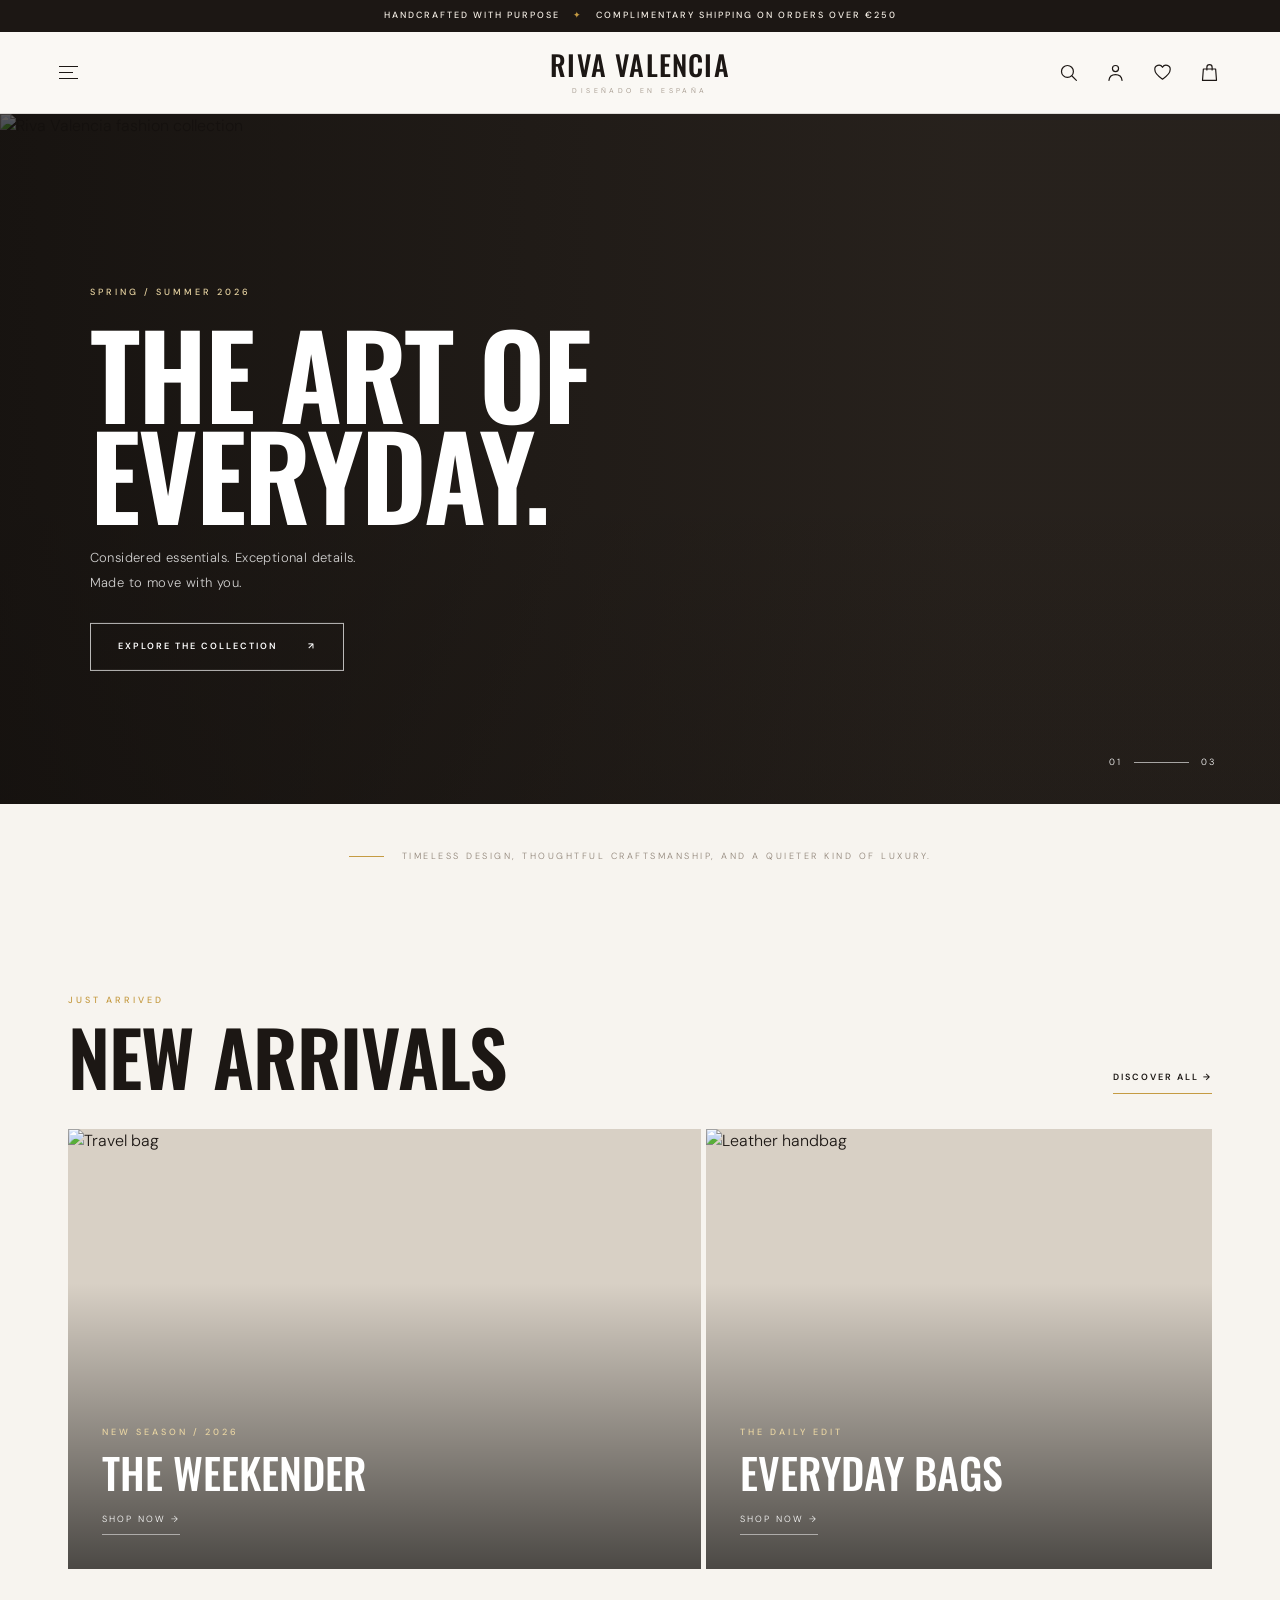
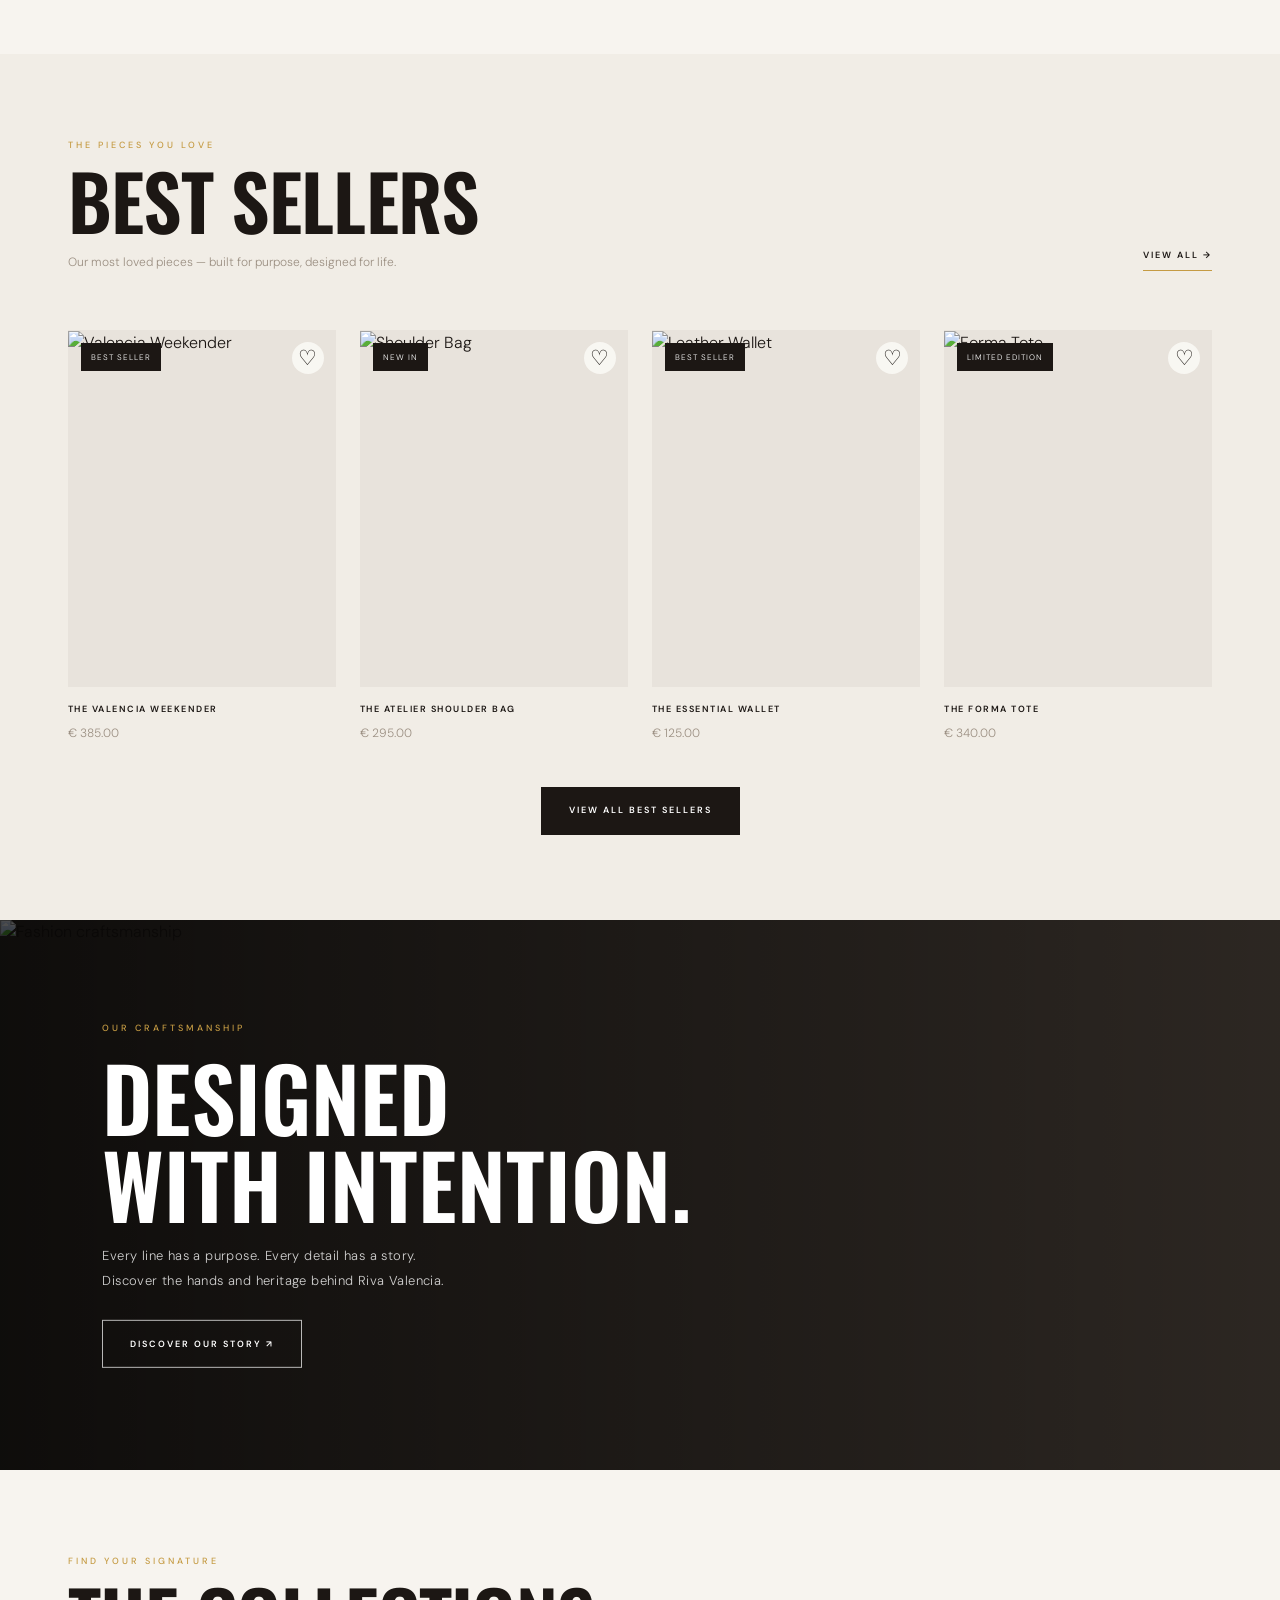
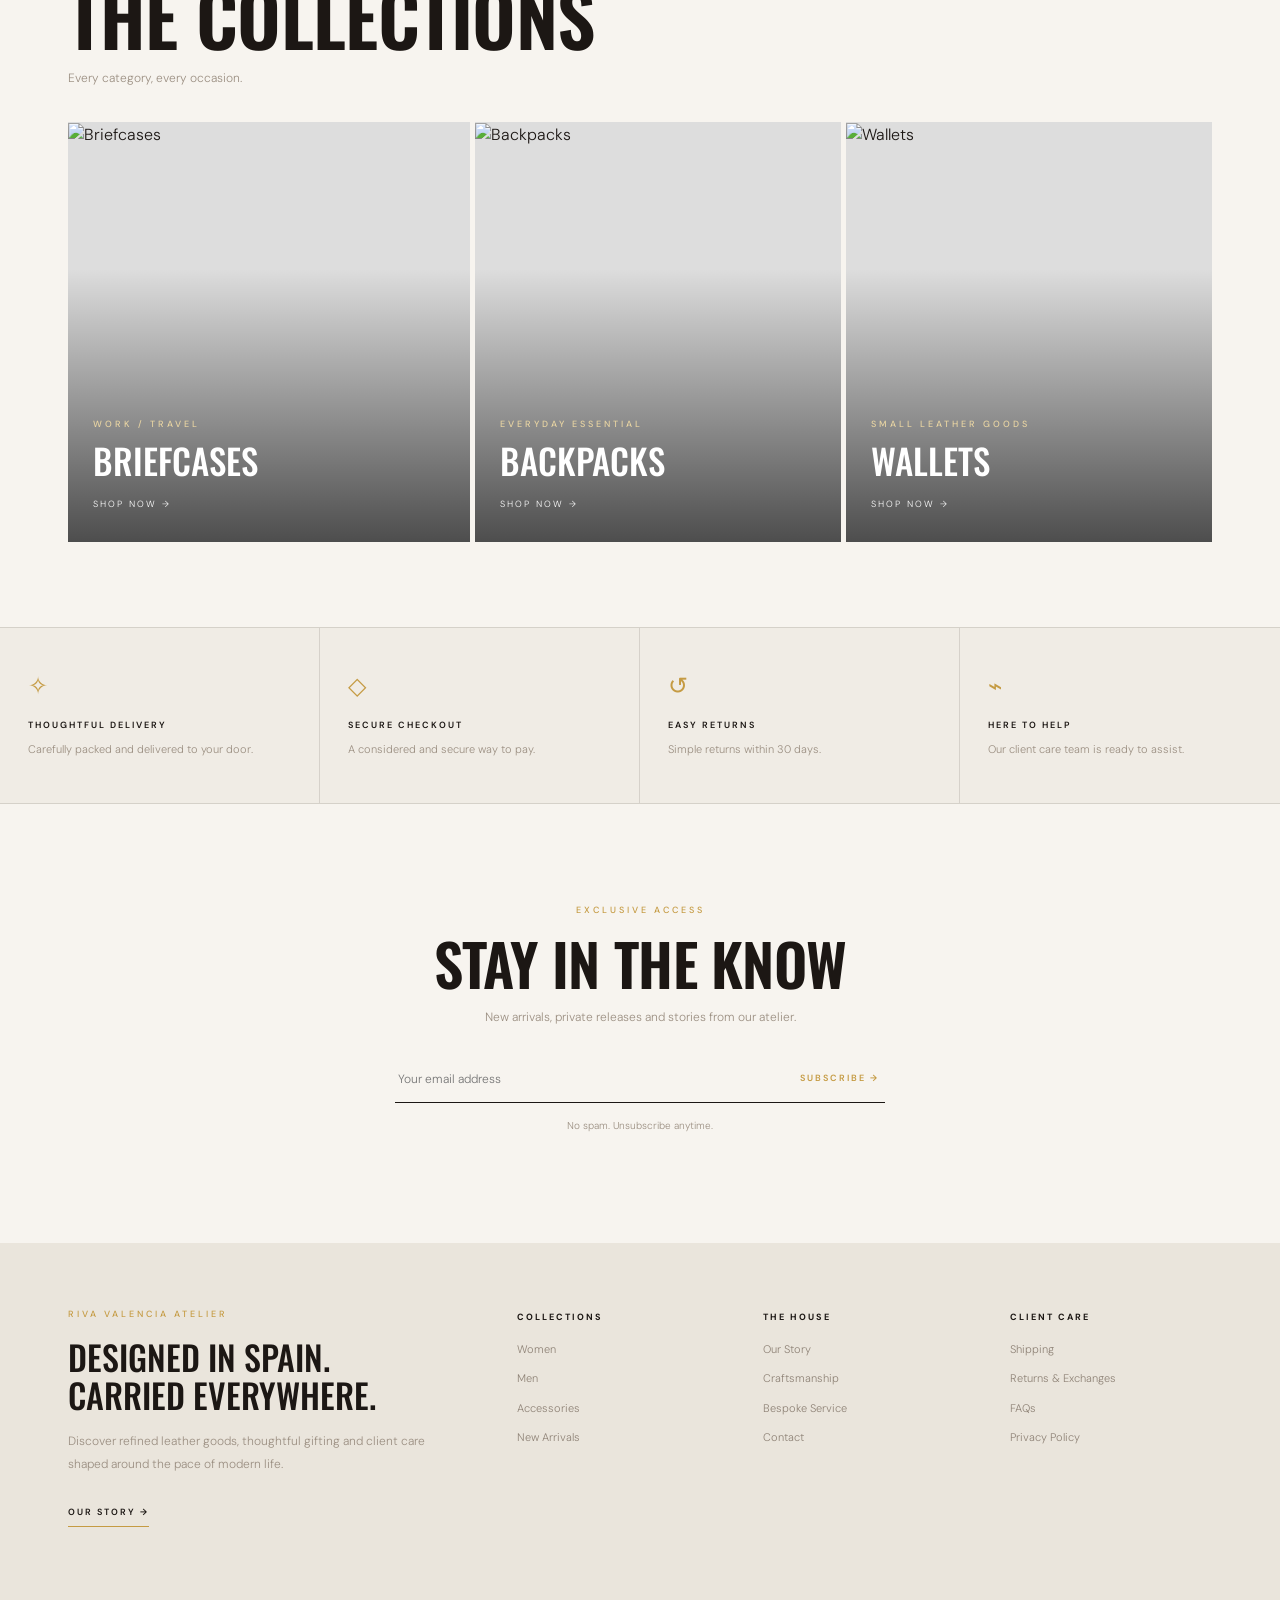
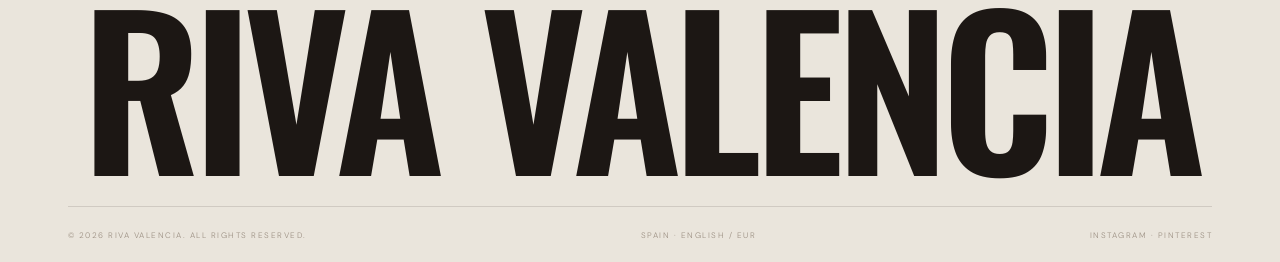
==== index.html @ 2188a69f "Add files via upload" ====
<!DOCTYPE html>
<html lang="en">
<head>
  <meta charset="UTF-8">
  <meta name="viewport" content="width=device-width, initial-scale=1.0">
  <meta name="description" content="Riva Valencia — refined leather goods and modern essentials.">
  <title>Riva Valencia | Designed in Spain</title>
  <link rel="icon" type="image/png" href="Luxury%20Gold%20RV%20Monogram%20Emblem.png">

  <link rel="preconnect" href="https://fonts.googleapis.com">
  <link rel="preconnect" href="https://fonts.gstatic.com" crossorigin>
  <link href="https://fonts.googleapis.com/css2?family=DM+Sans:wght@300;400;500;600;700&family=Oswald:wght@400;500;600;700&display=swap" rel="stylesheet">

  <link href="https://cdn.jsdelivr.net/npm/bootstrap@5.3.3/dist/css/bootstrap.min.css" rel="stylesheet">
  <link rel="stylesheet" href="style.css">
</head>

<body>

<!-- Announcement -->
<div class="announcement-bar">
  HANDCRAFTED WITH PURPOSE
  <span>✦</span>
  COMPLIMENTARY SHIPPING ON ORDERS OVER €250
</div>

<!-- Header -->
<header class="site-header">

  <button class="icon-btn menu-toggle" id="menuToggle" aria-label="Open menu">
    <span></span><span></span><span></span>
  </button>

  <a href="index.html" class="brand">
    <span class="brand-name">RIVA VALENCIA</span>
    <span class="brand-subtitle">DISEÑADO EN ESPAÑA</span>
  </a>

  <nav class="header-actions">

    <button class="icon-btn" id="searchToggle" aria-label="Search">
      <svg viewBox="0 0 24 24">
        <circle cx="10.8" cy="10.8" r="6.8"/>
        <path d="m16 16 5 5"/>
      </svg>
    </button>

    <a href="login.html" class="icon-btn" aria-label="Account">
      <svg viewBox="0 0 24 24">
        <circle cx="12" cy="7.5" r="3.5"/>
        <path d="M4.5 21c.5-4.3 3.1-6.5 7.5-6.5s7 2.2 7.5 6.5"/>
      </svg>
    </a>

    <a href="wishlist.html" class="icon-btn" aria-label="Wishlist">
      <svg viewBox="0 0 24 24">
        <path d="M20.8 8.7c0 5.1-8.8 11-8.8 11s-8.8-5.9-8.8-11A4.7 4.7 0 0 1 12 6.1a4.7 4.7 0 0 1 8.8 2.6Z"/>
      </svg>
      <span class="count-bubble" id="wishCount">0</span>
    </a>

    <a href="cart.html" class="icon-btn" aria-label="Shopping bag">
      <svg viewBox="0 0 24 24">
        <path d="M5 8h14l1 13H4L5 8Z"/>
        <path d="M9 9V6a3 3 0 0 1 6 0v3"/>
      </svg>
      <span class="count-bubble" id="cartCount">0</span>
    </a>

  </nav>
</header>

<!-- Search -->
<div class="search-panel" id="searchPanel">
  <form class="search-form" id="searchForm">
    <input type="search" placeholder="Search bags, wallets, accessories...">
    <button type="submit">SEARCH →</button>
  </form>
</div>

<!-- Side Navigation -->
<div class="menu-overlay" id="menuOverlay"></div>

<aside class="side-menu" id="sideMenu">

  <div class="side-menu-head">
    <span>EXPLORE RIVA</span>
    <button class="close-menu" id="closeMenu">×</button>
  </div>

  <a href="#new-arrivals">New Arrivals <span>↗</span></a>
  <a href="#collections">Collections <span>↗</span></a>
  <a href="#bestsellers">Best Sellers <span>↗</span></a>
  <a href="#craftsmanship">Our Craftsmanship <span>↗</span></a>

  <div class="side-menu-note">
    DESIGNED IN SPAIN. CARRIED EVERYWHERE.
  </div>
</aside>

<main>

<!-- Hero -->
<section class="hero-section">

  <img
    class="hero-image"
    src="https://images.unsplash.com/photo-1515886657613-9f3515b0c78f?auto=format&fit=crop&w=2200&q=88"
    alt="Riva Valencia fashion collection">

  <div class="hero-shade"></div>

  <div class="hero-content">
    <span class="eyebrow eyebrow-light">SPRING / SUMMER 2026</span>

    <h1>THE ART OF<br>EVERYDAY.</h1>

    <p>
      Considered essentials. Exceptional details.<br>
      Made to move with you.
    </p>

    <a href="#collections" class="btn-luxury btn-light-outline">
      EXPLORE THE COLLECTION <span>↗</span>
    </a>
  </div>

  <div class="hero-index">
    <span>01</span><i></i><span>03</span>
  </div>

</section>

<!-- Intro -->
<section class="intro-strip">
  <span class="gold-line"></span>
  <p>
    TIMELESS DESIGN, THOUGHTFUL CRAFTSMANSHIP,
    AND A QUIETER KIND OF LUXURY.
  </p>
</section>

<!-- New Arrivals -->
<section class="section-block" id="new-arrivals">

  <div class="section-heading">
    <div>
      <span class="eyebrow">JUST ARRIVED</span>
      <h2>NEW ARRIVALS</h2>
    </div>

    <a href="collection.html" class="text-link">
      DISCOVER ALL →
    </a>
  </div>

  <div class="feature-grid">

    <a href="collection.html" class="feature-card feature-large">
      <img src="https://images.unsplash.com/photo-1553062407-98eeb64c6a62?auto=format&fit=crop&w=1200&q=85" alt="Travel bag">

      <div class="feature-overlay">
        <span class="eyebrow eyebrow-light">NEW SEASON / 2026</span>
        <h3>THE WEEKENDER</h3>
        <span class="shop-link">SHOP NOW →</span>
      </div>
    </a>

    <a href="collection.html" class="feature-card">
      <img src="https://images.unsplash.com/photo-1584917865442-de89df76afd3?auto=format&fit=crop&w=1000&q=85" alt="Leather handbag">

      <div class="feature-overlay">
        <span class="eyebrow eyebrow-light">THE DAILY EDIT</span>
        <h3>EVERYDAY BAGS</h3>
        <span class="shop-link">SHOP NOW →</span>
      </div>
    </a>

  </div>
</section>

<!-- Best Sellers -->
<section class="section-block bestsellers" id="bestsellers">

  <div class="section-heading">
    <div>
      <span class="eyebrow">THE PIECES YOU LOVE</span>
      <h2>BEST SELLERS</h2>
      <p class="section-subtitle">
        Our most loved pieces — built for purpose, designed for life.
      </p>
    </div>

    <a href="collection.html" class="text-link">VIEW ALL →</a>
  </div>

  <div class="row g-3 g-lg-4 product-grid">

    <div class="col-6 col-lg-3">
      <article class="product-card">

        <a href="product.html" class="product-image">
          <img src="https://images.unsplash.com/photo-1553062407-98eeb64c6a62?auto=format&fit=crop&w=800&q=85" alt="Valencia Weekender">
          <span class="product-tag">BEST SELLER</span>
        </a>

        <button class="wish-button">♡</button>

        <div class="product-info">
          <a href="product.html" class="product-name">THE VALENCIA WEEKENDER</a>
          <span class="product-price">€ 385.00</span>
        </div>

      </article>
    </div>

    <div class="col-6 col-lg-3">
      <article class="product-card">

        <a href="product.html" class="product-image">
          <img src="https://images.unsplash.com/photo-1584917865442-de89df76afd3?auto=format&fit=crop&w=800&q=85" alt="Shoulder Bag">
          <span class="product-tag">NEW IN</span>
        </a>

        <button class="wish-button">♡</button>

        <div class="product-info">
          <a href="product.html" class="product-name">THE ATELIER SHOULDER BAG</a>
          <span class="product-price">€ 295.00</span>
        </div>

      </article>
    </div>

    <div class="col-6 col-lg-3">
      <article class="product-card">

        <a href="product.html" class="product-image">
          <img src="https://images.unsplash.com/photo-1627123424574-724758594e93?auto=format&fit=crop&w=800&q=85" alt="Leather Wallet">
          <span class="product-tag">BEST SELLER</span>
        </a>

        <button class="wish-button">♡</button>

        <div class="product-info">
          <a href="product.html" class="product-name">THE ESSENTIAL WALLET</a>
          <span class="product-price">€ 125.00</span>
        </div>

      </article>
    </div>

    <div class="col-6 col-lg-3">
      <article class="product-card">

        <a href="product.html" class="product-image">
          <img src="https://images.unsplash.com/photo-1548036328-c9fa89d128fa?auto=format&fit=crop&w=800&q=85" alt="Forma Tote">
          <span class="product-tag">LIMITED EDITION</span>
        </a>

        <button class="wish-button">♡</button>

        <div class="product-info">
          <a href="product.html" class="product-name">THE FORMA TOTE</a>
          <span class="product-price">€ 340.00</span>
        </div>

      </article>
    </div>

  </div>

  <div class="center-action">
    <a href="collection.html" class="btn-luxury btn-dark">
      VIEW ALL BEST SELLERS
    </a>
  </div>

</section>

<!-- Craftsmanship -->
<section class="craft-section">

  <img src="https://images.unsplash.com/photo-1529139574466-a303027c1d8b?auto=format&fit=crop&w=2200&q=85" alt="Fashion craftsmanship">

  <div class="craft-shade"></div>

  <div class="craft-content">
    <span class="eyebrow eyebrow-gold">OUR CRAFTSMANSHIP</span>

    <h2>DESIGNED<br>WITH INTENTION.</h2>

    <p>
      Every line has a purpose. Every detail has a story.<br>
      Discover the hands and heritage behind Riva Valencia.
    </p>

    <a href="story.html" class="btn-luxury btn-light-outline">
      DISCOVER OUR STORY ↗
    </a>
  </div>

</section>

<!-- Collections -->
<section class="section-block collection-section" id="collections">

  <div class="section-heading">
    <div>
      <span class="eyebrow">FIND YOUR SIGNATURE</span>
      <h2>THE COLLECTIONS</h2>
      <p class="section-subtitle">Every category, every occasion.</p>
    </div>
  </div>

  <div class="collection-grid">

    <a href="collection.html" class="collection-card collection-tall">
      <img src="https://images.unsplash.com/photo-1553062407-98eeb64c6a62?auto=format&fit=crop&w=1000&q=85" alt="Briefcases">
      <div>
        <span class="eyebrow eyebrow-light">WORK / TRAVEL</span>
        <h3>BRIEFCASES</h3>
        <span>SHOP NOW →</span>
      </div>
    </a>

    <a href="collection.html" class="collection-card">
      <img src="https://images.unsplash.com/photo-1622560480654-d96214fdc887?auto=format&fit=crop&w=1000&q=85" alt="Backpacks">
      <div>
        <span class="eyebrow eyebrow-light">EVERYDAY ESSENTIAL</span>
        <h3>BACKPACKS</h3>
        <span>SHOP NOW →</span>
      </div>
    </a>

    <a href="collection.html" class="collection-card">
      <img src="https://images.unsplash.com/photo-1627123424574-724758594e93?auto=format&fit=crop&w=1000&q=85" alt="Wallets">
      <div>
        <span class="eyebrow eyebrow-light">SMALL LEATHER GOODS</span>
        <h3>WALLETS</h3>
        <span>SHOP NOW →</span>
      </div>
    </a>

  </div>
</section>

<!-- Services -->
<section class="service-row">

  <div class="service-item">
    <span class="service-icon">✧</span>
    <h4>THOUGHTFUL DELIVERY</h4>
    <p>Carefully packed and delivered to your door.</p>
  </div>

  <div class="service-item">
    <span class="service-icon">◇</span>
    <h4>SECURE CHECKOUT</h4>
    <p>A considered and secure way to pay.</p>
  </div>

  <div class="service-item">
    <span class="service-icon">↺</span>
    <h4>EASY RETURNS</h4>
    <p>Simple returns within 30 days.</p>
  </div>

  <div class="service-item">
    <span class="service-icon">⌁</span>
    <h4>HERE TO HELP</h4>
    <p>Our client care team is ready to assist.</p>
  </div>

</section>

<!-- Newsletter -->
<section class="newsletter-section">

  <span class="eyebrow">EXCLUSIVE ACCESS</span>

  <h2>STAY IN THE KNOW</h2>

  <p>
    New arrivals, private releases and stories from our atelier.
  </p>

  <form class="newsletter-form" id="newsletterForm">
    <input type="email" placeholder="Your email address" required>
    <button type="submit">SUBSCRIBE →</button>
  </form>

  <small id="newsletterMessage">No spam. Unsubscribe anytime.</small>

</section>

</main>

<!-- Footer -->
<footer class="site-footer">

  <div class="footer-top">

    <div class="footer-brand-block">
      <span class="eyebrow eyebrow-gold">RIVA VALENCIA ATELIER</span>

      <h3>DESIGNED IN SPAIN.<br>CARRIED EVERYWHERE.</h3>

      <p>
        Discover refined leather goods, thoughtful gifting and
        client care shaped around the pace of modern life.
      </p>

      <a href="story.html" class="text-link">OUR STORY →</a>
    </div>

    <div class="footer-column">
      <h5>COLLECTIONS</h5>
      <a href="collection.html">Women</a>
      <a href="collection.html">Men</a>
      <a href="collection.html">Accessories</a>
      <a href="collection.html">New Arrivals</a>
    </div>

    <div class="footer-column">
      <h5>THE HOUSE</h5>
      <a href="story.html">Our Story</a>
      <a href="story.html">Craftsmanship</a>
      <a href="story.html">Bespoke Service</a>
      <a href="#">Contact</a>
    </div>

    <div class="footer-column">
      <h5>CLIENT CARE</h5>
      <a href="#">Shipping</a>
      <a href="#">Returns & Exchanges</a>
      <a href="#">FAQs</a>
      <a href="#">Privacy Policy</a>
    </div>

  </div>

  <div class="footer-wordmark">RIVA VALENCIA</div>

  <div class="footer-bottom">
    <span>© 2026 RIVA VALENCIA. ALL RIGHTS RESERVED.</span>
    <span>SPAIN · ENGLISH / EUR</span>
    <span>INSTAGRAM · PINTEREST</span>
  </div>

</footer>

<script src="https://cdn.jsdelivr.net/npm/bootstrap@5.3.3/dist/js/bootstrap.bundle.min.js"></script>
<script src="script.js"></script>

</body>
</html>
---- style.css ----
:root {
  --ink: #1c1714;
  --paper: #f7f4ef;
  --paper-deep: #eee9e1;
  --muted: #9b8f82;
  --gold: #c59b43;
  --line: rgba(35,28,22,.13);
  --font-body: "DM Sans", Arial, sans-serif;
  --font-display: "Oswald", Impact, sans-serif;
}

* {
  box-sizing: border-box;
}

html {
  scroll-behavior: smooth;
}

body {
  margin: 0;
  background: var(--paper);
  color: var(--ink);
  font-family: var(--font-body);
  font-weight: 300;
}

a {
  color: inherit;
  text-decoration: none;
}

button, input {
  font: inherit;
}

/* ANNOUNCEMENT */

.announcement-bar {
  height: 32px;
  background: var(--ink);
  color: #f4eee5;
  display: flex;
  align-items: center;
  justify-content: center;
  gap: 13px;
  font-size: 9px;
  letter-spacing: 2px;
  font-weight: 500;
}

.announcement-bar span {
  color: var(--gold);
}

/* HEADER */

.site-header {
  height: 82px;
  background: rgba(250,248,244,.97);
  border-bottom: 1px solid var(--line);
  display: flex;
  align-items: center;
  justify-content: space-between;
  padding: 0 4.2%;
  position: sticky;
  top: 0;
  z-index: 30;
}

.brand {
  position: absolute;
  left: 50%;
  transform: translateX(-50%);
  display: flex;
  flex-direction: column;
  align-items: center;
  line-height: 1;
}

.brand-name {
  font-family: var(--font-display);
  font-size: 28px;
  font-weight: 500;
  letter-spacing: 1.2px;
}

.brand-subtitle {
  font-size: 7px;
  letter-spacing: 3.4px;
  color: var(--muted);
  margin-top: 8px;
}

.icon-btn {
  width: 34px;
  height: 38px;
  display: inline-flex;
  align-items: center;
  justify-content: center;
  border: 0;
  background: transparent;
  color: var(--ink);
  position: relative;
  padding: 5px;
}

.icon-btn svg {
  width: 21px;
  height: 21px;
  fill: none;
  stroke: currentColor;
  stroke-width: 1.35;
  stroke-linecap: round;
  stroke-linejoin: round;
}

.menu-toggle {
  display: flex;
  flex-direction: column;
  gap: 5px;
  align-items: flex-start;
  justify-content: center;
}

.menu-toggle span {
  height: 1px;
  width: 19px;
  background: var(--ink);
  display: block;
}

.menu-toggle span:nth-child(2) {
  width: 14px;
}

.header-actions {
  display: flex;
  gap: 13px;
  align-items: center;
}

.count-bubble {
  position: absolute;
  right: -2px;
  top: 0;
  font-size: 8px;
  background: var(--gold);
  color: white;
  border-radius: 50%;
  width: 14px;
  height: 14px;
  display: grid;
  place-items: center;
  opacity: 0;
}

.count-bubble.visible {
  opacity: 1;
}

/* SEARCH */

.search-panel {
  display: none;
  position: sticky;
  top: 82px;
  z-index: 29;
  background: white;
  padding: 18px 5%;
  border-bottom: 1px solid var(--line);
}

.search-panel.open {
  display: block;
}

.search-form {
  display: flex;
  max-width: 850px;
  margin: auto;
  border-bottom: 1px solid var(--ink);
}

.search-form input {
  flex: 1;
  border: 0;
  background: transparent;
  padding: 13px 2px;
  outline: 0;
  font-size: 13px;
}

.search-form button {
  border: 0;
  background: transparent;
  letter-spacing: 2px;
  font-size: 10px;
}

/* SIDE MENU */

.menu-overlay {
  position: fixed;
  inset: 0;
  background: rgba(15,12,10,.45);
  z-index: 39;
  opacity: 0;
  visibility: hidden;
  transition: .3s;
}

.menu-overlay.open {
  opacity: 1;
  visibility: visible;
}

.side-menu {
  position: fixed;
  z-index: 40;
  inset: 0 auto 0 0;
  width: min(390px,88vw);
  background: var(--paper);
  padding: 34px 38px;
  transform: translateX(-105%);
  transition: .35s ease;
  display: flex;
  flex-direction: column;
}

.side-menu.open {
  transform: translateX(0);
}

.side-menu-head {
  display: flex;
  justify-content: space-between;
  align-items: center;
  font-size: 10px;
  letter-spacing: 2px;
  margin-bottom: 65px;
}

.close-menu {
  border: 0;
  background: none;
  font-size: 32px;
  font-weight: 200;
}

.side-menu > a {
  font-family: var(--font-display);
  font-size: 31px;
  text-transform: uppercase;
  border-bottom: 1px solid var(--line);
  padding: 15px 0;
}

.side-menu > a span {
  float: right;
  color: var(--gold);
  font-family: var(--font-body);
  font-size: 15px;
}

.side-menu-note {
  margin-top: auto;
  font-size: 9px;
  letter-spacing: 2px;
  color: var(--muted);
}

/* HERO */

.hero-section {
  height: min(690px,72vw);
  min-height: 500px;
  position: relative;
  overflow: hidden;
  background: #29231e;
}

.hero-image,
.craft-section > img {
  width: 100%;
  height: 100%;
  object-fit: cover;
  position: absolute;
  inset: 0;
}

.hero-image {
  object-position: center 38%;
}

.hero-shade {
  position: absolute;
  inset: 0;
  background:
    linear-gradient(90deg,rgba(15,12,10,.68),rgba(15,12,10,.08) 75%),
    linear-gradient(0deg,rgba(15,12,10,.18),transparent 45%);
}

.hero-content {
  position: absolute;
  left: 7%;
  top: 50%;
  transform: translateY(-45%);
  color: white;
}

.eyebrow {
  font-size: 9px;
  letter-spacing: 3px;
  font-weight: 500;
  color: var(--gold);
  display: block;
}

.eyebrow-light {
  color: #e8d4a2;
}

.eyebrow-gold {
  color: var(--gold);
}

.hero-content h1 {
  font-family: var(--font-display);
  font-size: clamp(64px,9vw,138px);
  font-weight: 600;
  line-height: .88;
  letter-spacing: -2px;
  margin: 22px 0;
}

.hero-content p,
.craft-content p {
  font-size: 13px;
  line-height: 1.9;
  color: rgba(255,255,255,.8);
  letter-spacing: .4px;
  margin-bottom: 27px;
}

.btn-luxury {
  display: inline-flex;
  align-items: center;
  justify-content: center;
  gap: 30px;
  min-height: 48px;
  padding: 0 27px;
  font-size: 9px;
  letter-spacing: 2px;
  font-weight: 600;
  transition: .25s;
}

.btn-light-outline {
  border: 1px solid rgba(255,255,255,.7);
  color: white;
}

.btn-light-outline:hover {
  background: white;
  color: var(--ink);
}

.hero-index {
  position: absolute;
  right: 5%;
  bottom: 35px;
  color: white;
  display: flex;
  align-items: center;
  gap: 12px;
  font-size: 9px;
  letter-spacing: 2px;
}

.hero-index i {
  width: 55px;
  height: 1px;
  background: rgba(255,255,255,.6);
}

/* INTRO */

.intro-strip {
  min-height: 105px;
  display: flex;
  align-items: center;
  justify-content: center;
  gap: 18px;
  padding: 25px;
  text-align: center;
}

.gold-line {
  height: 1px;
  width: 35px;
  background: var(--gold);
}

.intro-strip p {
  font-size: 9px;
  letter-spacing: 2.5px;
  color: #8e8276;
  margin: 0;
}

/* COMMON SECTION */

.section-block {
  padding: 85px 5.3%;
}

.section-heading {
  display: flex;
  align-items: flex-end;
  justify-content: space-between;
  margin-bottom: 35px;
}

.section-heading h2,
.newsletter-section h2 {
  font-family: var(--font-display);
  font-size: clamp(42px,6vw,76px);
  line-height: 1;
  margin: 10px 0 0;
  font-weight: 600;
  letter-spacing: -.7px;
}

.section-subtitle {
  font-size: 12px;
  color: var(--muted);
  margin: 15px 0 0;
}

.text-link {
  font-size: 9px;
  letter-spacing: 2px;
  font-weight: 600;
  border-bottom: 1px solid var(--gold);
  padding-bottom: 8px;
  white-space: nowrap;
}

/* NEW ARRIVALS */

.feature-grid {
  display: grid;
  grid-template-columns: 1.25fr 1fr;
  gap: 5px;
}

.feature-card {
  height: 440px;
  position: relative;
  overflow: hidden;
  background: #d8d0c5;
  display: block;
}

.feature-card img,
.collection-card img {
  width: 100%;
  height: 100%;
  object-fit: cover;
  transition: transform .8s;
}

.feature-card:hover img,
.collection-card:hover img {
  transform: scale(1.04);
}

.feature-overlay {
  position: absolute;
  inset: 0;
  background: linear-gradient(0deg,rgba(0,0,0,.65),transparent 65%);
  display: flex;
  flex-direction: column;
  justify-content: flex-end;
  align-items: flex-start;
  padding: 34px;
  color: white;
}

.feature-overlay h3 {
  font-family: var(--font-display);
  font-size: 42px;
  line-height: 1;
  margin: 12px 0;
}

.shop-link {
  font-size: 9px;
  letter-spacing: 2px;
  border-bottom: 1px solid rgba(255,255,255,.5);
  padding-bottom: 7px;
  margin-top: 8px;
}

/* BEST SELLERS */

.bestsellers {
  background: #f1ede6;
}

.product-grid {
  margin-top: 10px;
}

.product-card {
  position: relative;
}

.product-image {
  display: block;
  position: relative;
  aspect-ratio: 3/4;
  background: #e8e3dc;
  overflow: hidden;
}

.product-image img {
  width: 100%;
  height: 100%;
  object-fit: cover;
  transition: transform .6s;
}

.product-card:hover .product-image img {
  transform: scale(1.035);
}

.product-tag {
  position: absolute;
  top: 13px;
  left: 13px;
  background: var(--ink);
  color: white;
  font-size: 8px;
  letter-spacing: 1px;
  padding: 8px 10px;
}

.wish-button {
  position: absolute;
  right: 12px;
  top: 12px;
  width: 32px;
  height: 32px;
  border: 0;
  border-radius: 50%;
  background: rgba(250,248,244,.9);
  font-size: 21px;
  line-height: 1;
  color: var(--ink);
  cursor: pointer;
}

.wish-button.active {
  color: #a33;
}

.product-info {
  display: flex;
  flex-direction: column;
  gap: 7px;
  padding-top: 16px;
}

.product-name {
  font-size: 9px;
  letter-spacing: 1.5px;
  font-weight: 600;
}

.product-price {
  font-size: 12px;
  color: var(--muted);
}

.center-action {
  text-align: center;
  margin-top: 45px;
}

.btn-dark {
  background: var(--ink);
  color: white;
  border: 1px solid var(--ink);
}

.btn-dark:hover {
  background: transparent;
  color: var(--ink);
}

/* CRAFTSMANSHIP */

.craft-section {
  height: 550px;
  position: relative;
  overflow: hidden;
  background: #302a25;
}

.craft-section > img {
  object-position: center 42%;
}

.craft-shade {
  position: absolute;
  inset: 0;
  background: linear-gradient(90deg,rgba(0,0,0,.7),rgba(0,0,0,.08));
}

.craft-content {
  position: absolute;
  left: 8%;
  top: 50%;
  transform: translateY(-50%);
  color: white;
}

.craft-content h2 {
  font-family: var(--font-display);
  font-size: clamp(48px,7vw,88px);
  line-height: .98;
  margin: 18px 0;
  font-weight: 600;
}

/* COLLECTIONS */

.collection-grid {
  display: grid;
  grid-template-columns: 1.1fr 1fr 1fr;
  gap: 5px;
}

.collection-card {
  height: 420px;
  position: relative;
  overflow: hidden;
  background: #ddd;
  display: block;
}

.collection-card:after {
  content: "";
  position: absolute;
  inset: 35% 0 0;
  background: linear-gradient(0deg,rgba(0,0,0,.65),transparent);
}

.collection-card > div {
  position: absolute;
  z-index: 1;
  left: 25px;
  bottom: 28px;
  color: white;
}

.collection-card h3 {
  font-family: var(--font-display);
  font-size: 35px;
  line-height: 1;
  margin: 12px 0;
}

.collection-card > div > span:last-child {
  font-size: 9px;
  letter-spacing: 2px;
}

/* SERVICES */

.service-row {
  display: grid;
  grid-template-columns: repeat(4,1fr);
  background: #f0ece5;
  border-top: 1px solid var(--line);
  border-bottom: 1px solid var(--line);
}

.service-item {
  padding: 40px 28px;
  border-right: 1px solid var(--line);
  min-height: 175px;
}

.service-item:last-child {
  border: 0;
}

.service-icon {
  font-size: 24px;
  color: var(--gold);
}

.service-item h4 {
  font-size: 9px;
  letter-spacing: 2px;
  font-weight: 600;
  margin: 16px 0 9px;
}

.service-item p {
  font-size: 11px;
  color: var(--muted);
  margin: 0;
  line-height: 1.7;
}

/* NEWSLETTER */

.newsletter-section {
  text-align: center;
  padding: 100px 20px 110px;
}

.newsletter-section h2 {
  font-size: clamp(38px,5vw,58px);
  margin: 16px 0;
}

.newsletter-section > p {
  font-size: 12px;
  color: var(--muted);
  margin-bottom: 30px;
}

.newsletter-form {
  display: flex;
  max-width: 490px;
  margin: 0 auto;
  border-bottom: 1px solid var(--ink);
}

.newsletter-form input {
  flex: 1;
  min-width: 0;
  border: 0;
  background: transparent;
  padding: 14px 3px;
  font-size: 12px;
  outline: 0;
}

.newsletter-form button {
  border: 0;
  background: transparent;
  font-size: 9px;
  letter-spacing: 2px;
  color: var(--gold);
  font-weight: 600;
  cursor: pointer;
}

.newsletter-section small {
  display: block;
  margin-top: 15px;
  color: var(--muted);
  font-size: 10px;
}

/* FOOTER */

.site-footer {
  background: #eae5dc;
  padding: 65px 5.3% 0;
}

.footer-top {
  display: grid;
  grid-template-columns: 2fr 1fr 1fr 1fr;
  gap: 45px;
  padding-bottom: 55px;
}

.footer-brand-block h3 {
  font-family: var(--font-display);
  font-size: 34px;
  line-height: 1.1;
  margin: 17px 0;
}

.footer-brand-block p {
  max-width: 360px;
  font-size: 12px;
  color: var(--muted);
  line-height: 1.9;
  margin-bottom: 22px;
}

.footer-column {
  display: flex;
  flex-direction: column;
  gap: 13px;
}

.footer-column h5 {
  font-size: 9px;
  letter-spacing: 2px;
  font-weight: 700;
  margin: 4px 0 5px;
}

.footer-column a {
  font-size: 11px;
  color: #8f8377;
}

.footer-column a:hover {
  color: var(--ink);
}

.footer-wordmark {
  font-family: var(--font-display);
  font-size: clamp(65px,16vw,210px);
  font-weight: 600;
  letter-spacing: -.04em;
  line-height: .9;
  text-align: center;
  white-space: nowrap;
  border-bottom: 1px solid var(--line);
  padding: 15px 0 30px;
}

.footer-bottom {
  min-height: 55px;
  display: flex;
  align-items: center;
  justify-content: space-between;
  gap: 15px;
  font-size: 8px;
  letter-spacing: 1.5px;
  color: #9b8f82;
}

/* MOBILE RESPONSIVENESS */

@media(max-width:767px) {

  .announcement-bar {
    font-size: 7px;
    letter-spacing: 1px;
    gap: 7px;
    height: 29px;
  }

  .site-header {
    height: 70px;
    padding: 0 4%;
  }

  .brand-name {
    font-size: 22px;
  }

  .brand-subtitle {
    font-size: 6px;
    letter-spacing: 2.5px;
  }

  .header-actions {
    gap: 3px;
  }

  .icon-btn {
    width: 29px;
  }

  .icon-btn svg {
    width: 19px;
  }

  .account-link {
    display: none;
  }

  .hero-section {
    height: 620px;
    min-height: 0;
  }

  .hero-image {
    object-position: 58% center;
  }

  .hero-content {
    left: 7%;
    right: 5%;
    top: 53%;
  }

  .hero-content h1 {
    font-size: clamp(62px,15vw,94px);
  }

  .hero-content p {
    font-size: 11px;
  }

  .intro-strip {
    min-height: 90px;
  }

  .intro-strip p {
    font-size: 8px;
    line-height: 1.8;
    max-width: 270px;
  }

  .section-block {
    padding: 58px 5%;
  }

  .section-heading {
    align-items: flex-end;
    gap: 15px;
  }

  .section-heading h2 {
    font-size: 44px;
  }

  .section-heading .text-link {
    font-size: 8px;
  }

  .section-subtitle {
    font-size: 10px;
    max-width: 230px;
  }

  .feature-grid {
    grid-template-columns: 1fr;
  }

  .feature-card {
    height: 360px;
  }

  .feature-card:nth-child(2) {
    height: 320px;
  }

  .feature-overlay {
    padding: 24px;
  }

  .feature-overlay h3 {
    font-size: 35px;
  }

  .product-name {
    font-size: 8px;
    letter-spacing: 1px;
  }

  .product-tag {
    font-size: 7px;
    top: 8px;
    left: 8px;
    padding: 6px;
  }

  .wish-button {
    top: 8px;
    right: 8px;
    width: 28px;
    height: 28px;
  }

  .craft-section {
    height: 480px;
  }

  .craft-content {
    left: 7%;
    right: 5%;
  }

  .craft-content h2 {
    font-size: 58px;
  }

  .craft-content p {
    font-size: 11px;
  }

  .collection-grid {
    grid-template-columns: 1fr 1fr;
  }

  .collection-card {
    height: 310px;
  }

  .collection-card:first-child {
    grid-column: span 2;
    height: 360px;
  }

  .collection-card > div {
    left: 17px;
    bottom: 19px;
  }

  .collection-card h3 {
    font-size: 29px;
  }

  .service-row {
    grid-template-columns: 1fr 1fr;
  }

  .service-item {
    padding: 25px 18px;
    min-height: 150px;
  }

  .service-item:nth-child(2) {
    border-right: 0;
  }

  .service-item:nth-child(-n+2) {
    border-bottom: 1px solid var(--line);
  }

  .newsletter-section {
    padding: 75px 22px;
  }

  .newsletter-section h2 {
    font-size: 42px;
  }

  .footer-top {
    grid-template-columns: 1fr 1fr;
    gap: 35px 20px;
  }

  .footer-brand-block {
    grid-column: span 2;
  }

  .footer-brand-block h3 {
    font-size: 30px;
  }

  .footer-wordmark {
    font-size: 15vw;
    padding: 15px 0 20px;
  }

  .footer-bottom {
    padding: 15px 0;
    flex-wrap: wrap;
    justify-content: center;
    text-align: center;
  }

  .side-menu {
    padding: 28px;
  }

  .side-menu-head {
    margin-bottom: 45px;
  }
}

@media(min-width:768px) and (max-width:1050px) {

  .feature-card {
    height: 350px;
  }

  .collection-card {
    height: 350px;
  }

  .footer-top {
    gap: 25px;
  }

  .footer-brand-block h3 {
    font-size: 28px;
  }
}
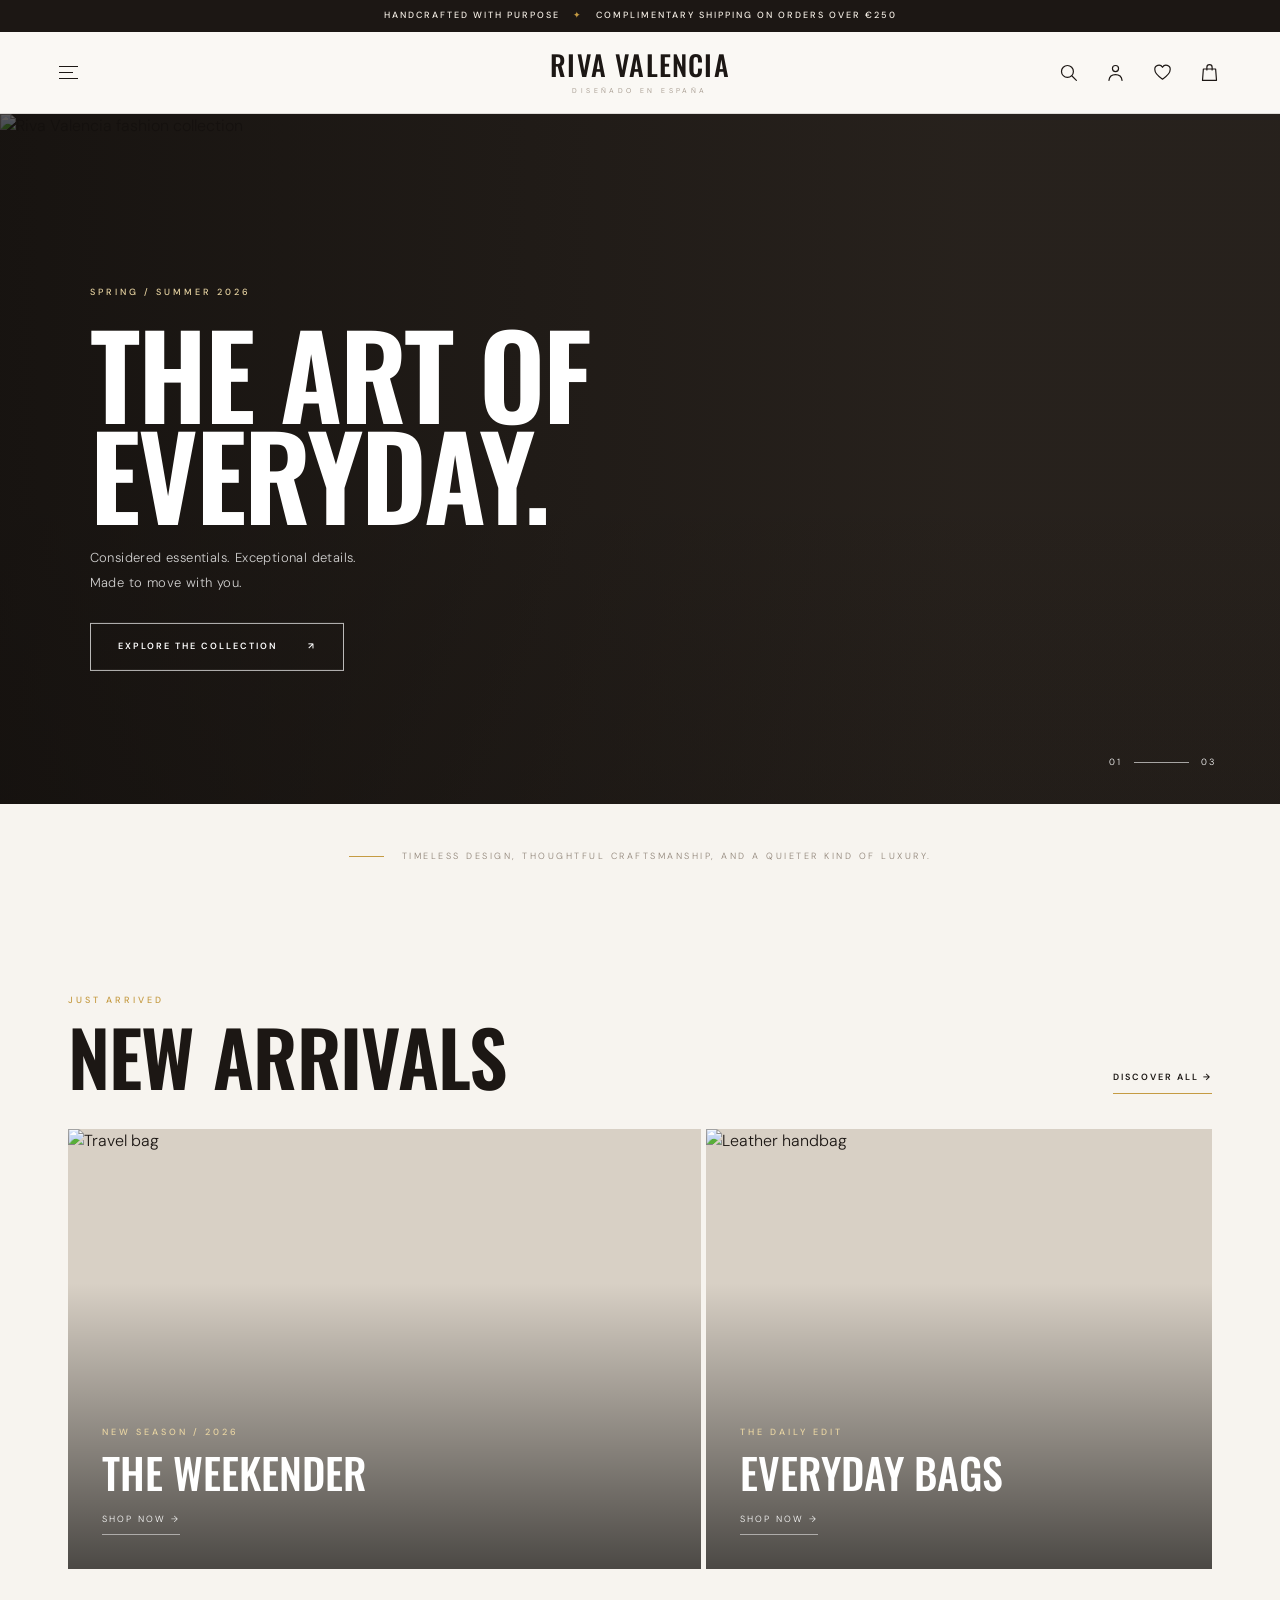
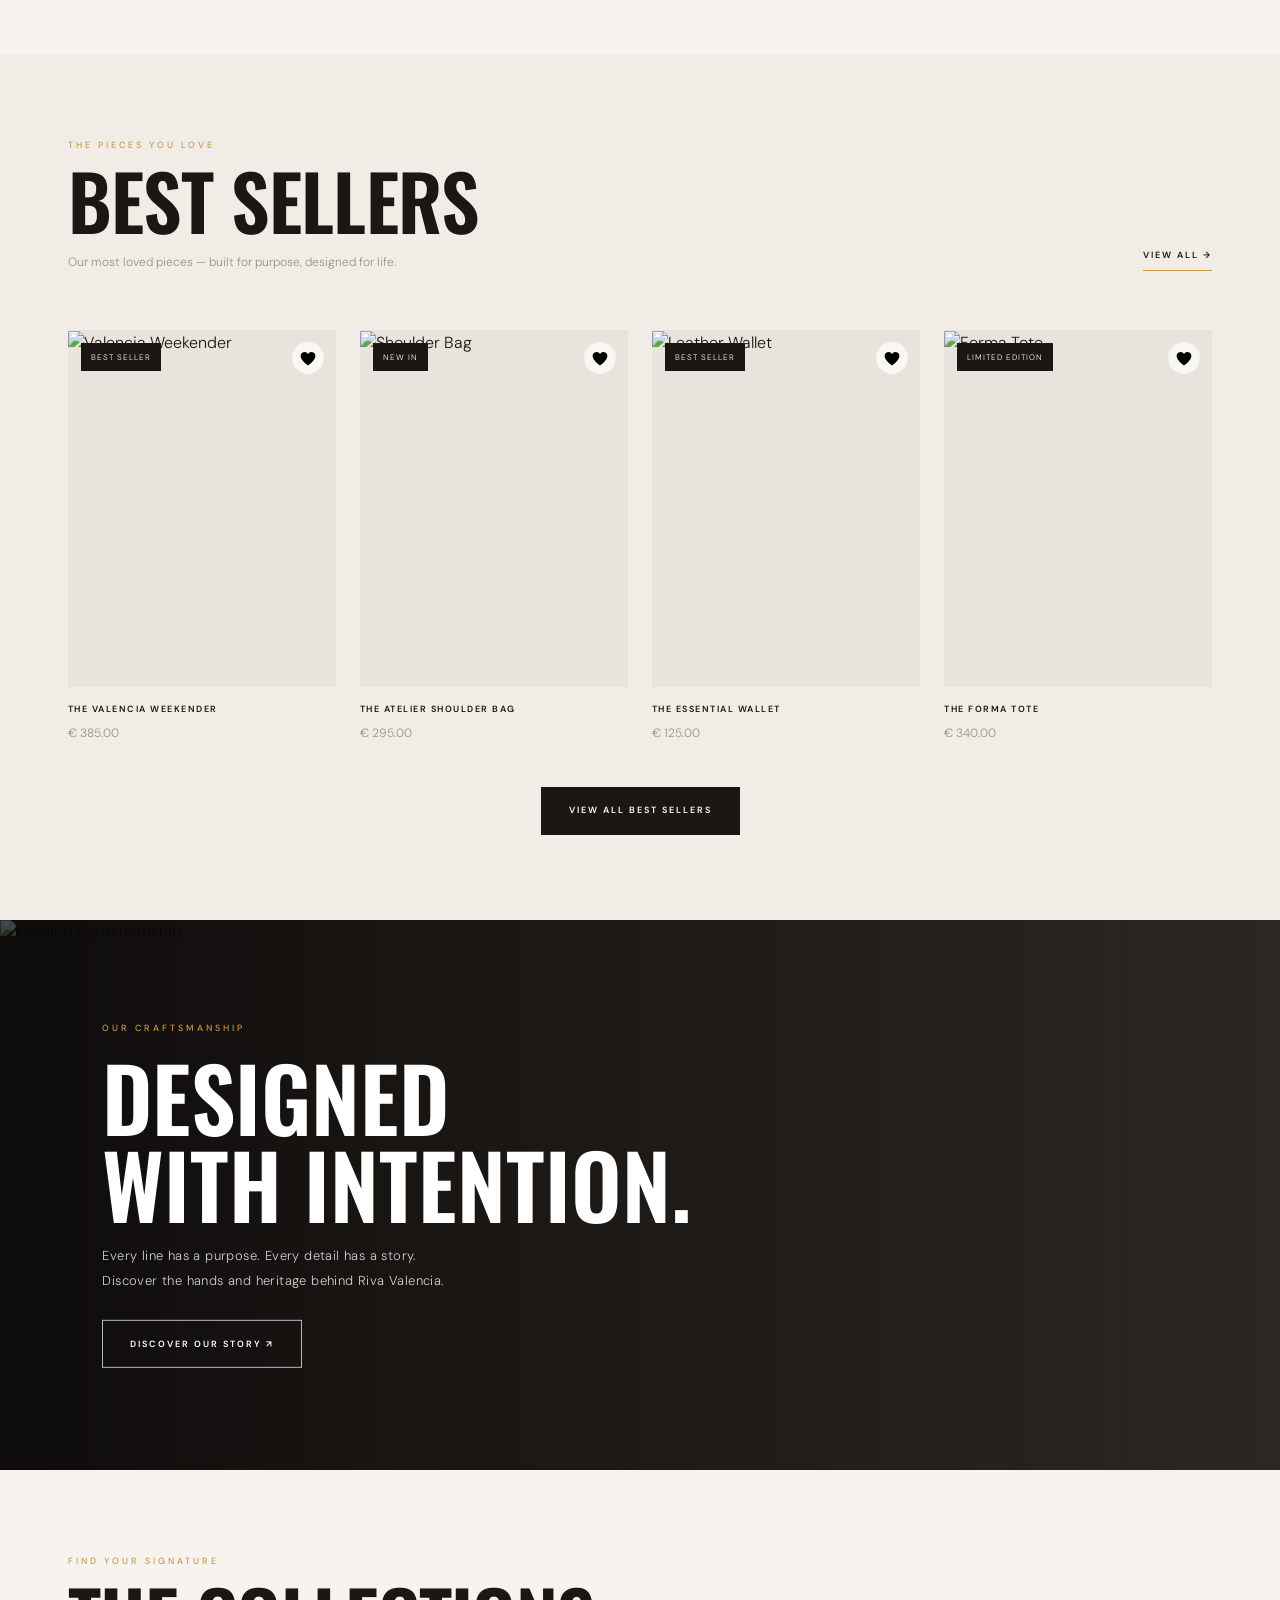
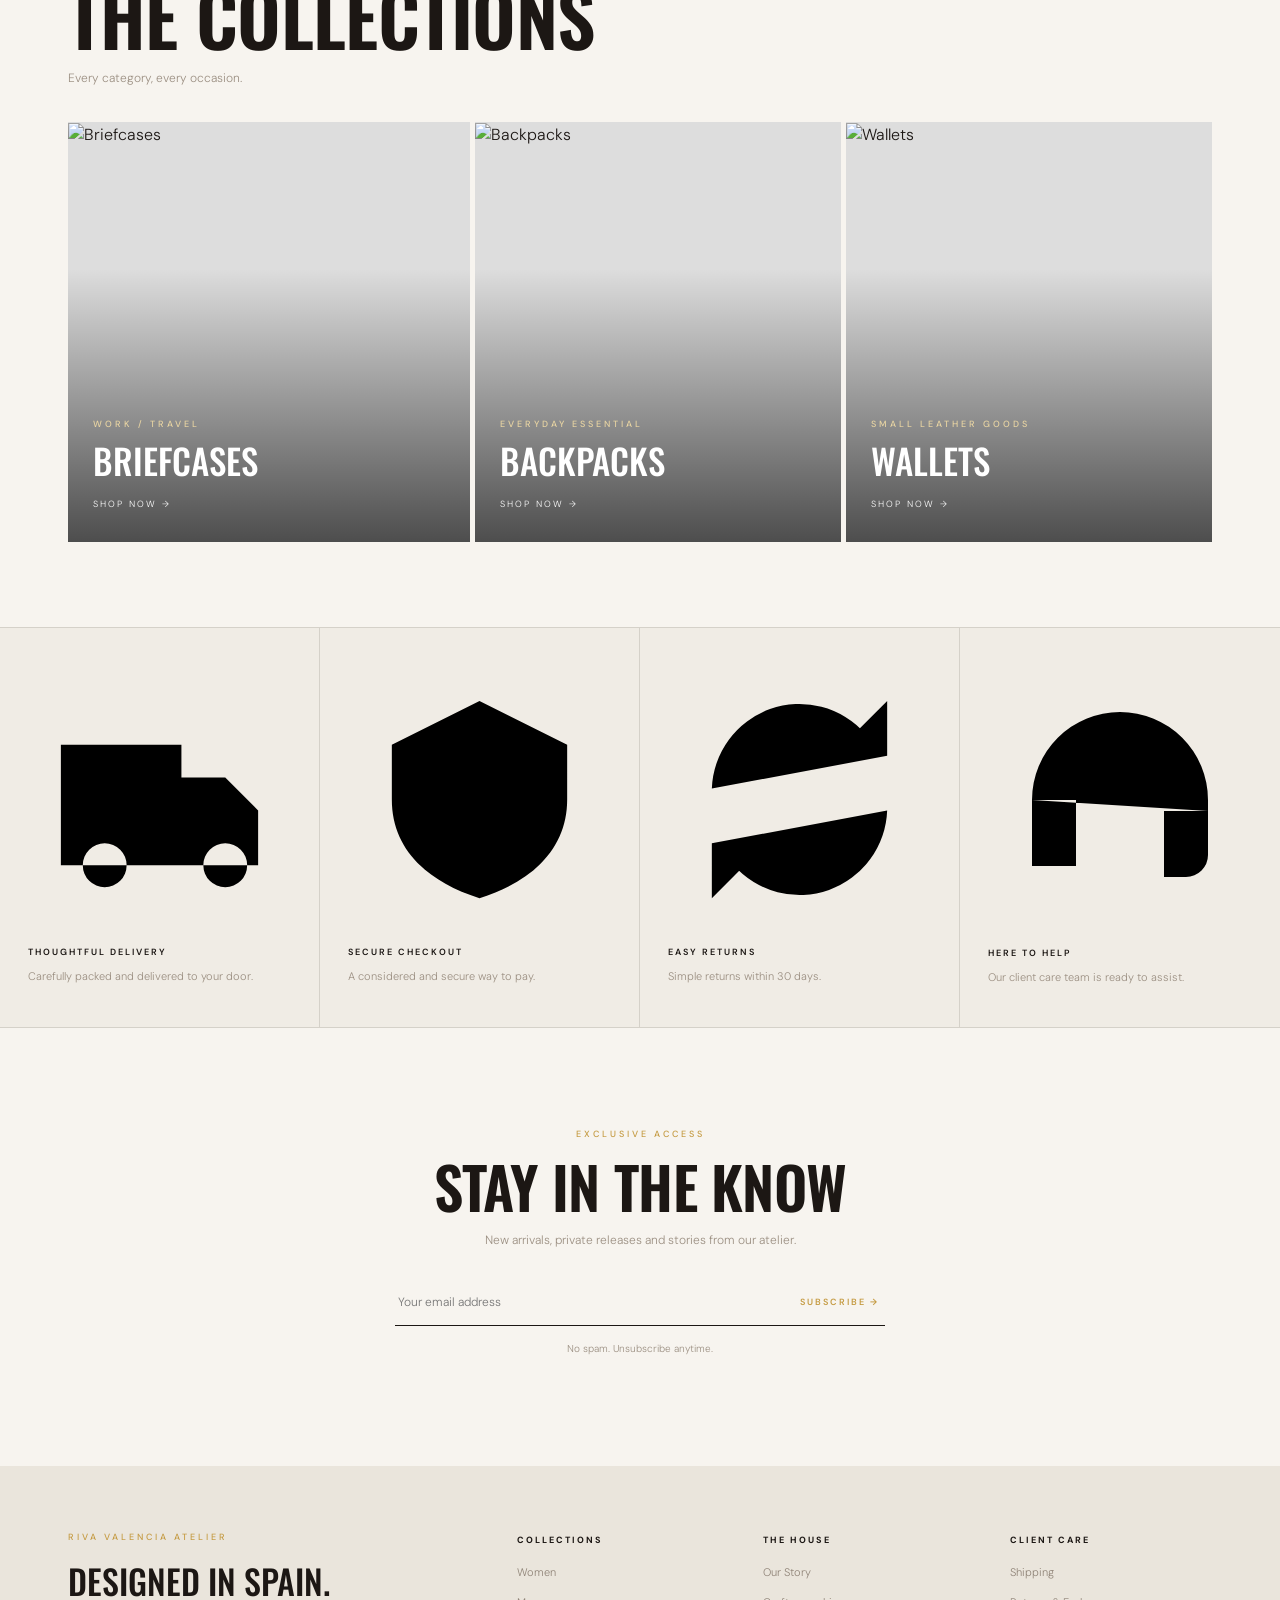
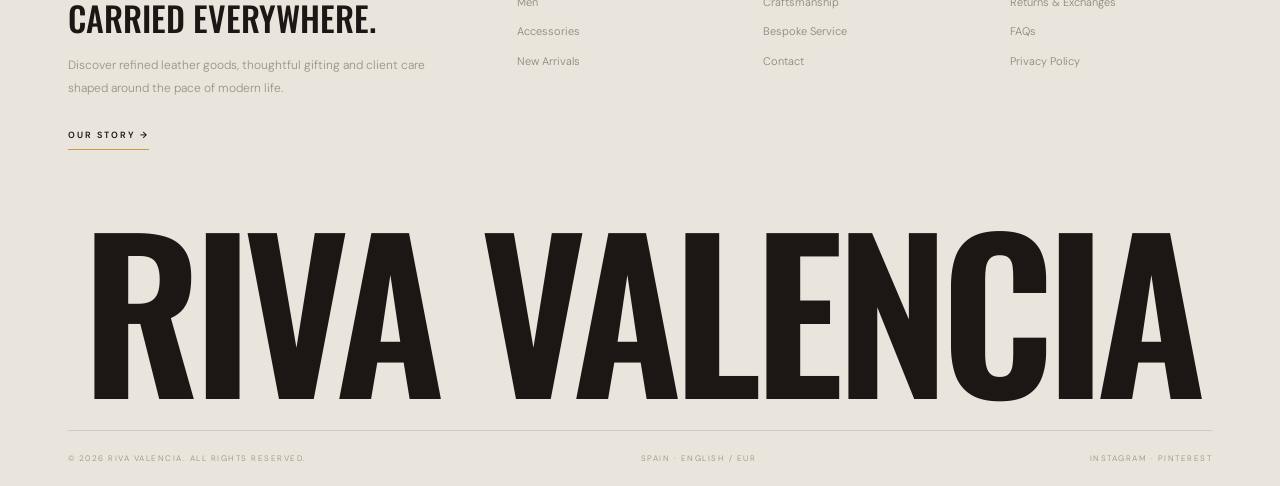
==== commit 40b018c6: "Update print statement from 'Hello' to 'Goodbye'" ====
--- a/index.html
+++ b/index.html
@@ -205,7 +205,9 @@
           <span class="product-tag">BEST SELLER</span>
         </a>
 
-        <button class="wish-button">♡</button>
+        <button class="wish-button" aria-label="Add THE VALENCIA WEEKENDER to wishlist" aria-pressed="false">
+          <svg viewBox="0 0 24 24" aria-hidden="true"><path d="M20.8 8.7c0 5.1-8.8 11-8.8 11s-8.8-5.9-8.8-11A4.7 4.7 0 0 1 12 6.1a4.7 4.7 0 0 1 8.8 2.6Z"/></svg>
+        </button>
 
         <div class="product-info">
           <a href="product.html" class="product-name">THE VALENCIA WEEKENDER</a>
@@ -223,7 +225,9 @@
           <span class="product-tag">NEW IN</span>
         </a>
 
-        <button class="wish-button">♡</button>
+        <button class="wish-button" aria-label="Add THE ATELIER SHOULDER BAG to wishlist" aria-pressed="false">
+          <svg viewBox="0 0 24 24" aria-hidden="true"><path d="M20.8 8.7c0 5.1-8.8 11-8.8 11s-8.8-5.9-8.8-11A4.7 4.7 0 0 1 12 6.1a4.7 4.7 0 0 1 8.8 2.6Z"/></svg>
+        </button>
 
         <div class="product-info">
           <a href="product.html" class="product-name">THE ATELIER SHOULDER BAG</a>
@@ -241,7 +245,9 @@
           <span class="product-tag">BEST SELLER</span>
         </a>
 
-        <button class="wish-button">♡</button>
+        <button class="wish-button" aria-label="Add THE ESSENTIAL WALLET to wishlist" aria-pressed="false">
+          <svg viewBox="0 0 24 24" aria-hidden="true"><path d="M20.8 8.7c0 5.1-8.8 11-8.8 11s-8.8-5.9-8.8-11A4.7 4.7 0 0 1 12 6.1a4.7 4.7 0 0 1 8.8 2.6Z"/></svg>
+        </button>
 
         <div class="product-info">
           <a href="product.html" class="product-name">THE ESSENTIAL WALLET</a>
@@ -259,7 +265,9 @@
           <span class="product-tag">LIMITED EDITION</span>
         </a>
 
-        <button class="wish-button">♡</button>
+        <button class="wish-button" aria-label="Add THE FORMA TOTE to wishlist" aria-pressed="false">
+          <svg viewBox="0 0 24 24" aria-hidden="true"><path d="M20.8 8.7c0 5.1-8.8 11-8.8 11s-8.8-5.9-8.8-11A4.7 4.7 0 0 1 12 6.1a4.7 4.7 0 0 1 8.8 2.6Z"/></svg>
+        </button>
 
         <div class="product-info">
           <a href="product.html" class="product-name">THE FORMA TOTE</a>
@@ -350,25 +358,25 @@
 <section class="service-row">
 
   <div class="service-item">
-    <span class="service-icon">✧</span>
+    <span class="service-icon" aria-hidden="true"><svg viewBox="0 0 24 24"><path d="M3 7h11v11H3zM14 10h4l3 3v5h-7zM7 20a2 2 0 1 0 0-4 2 2 0 0 0 0 4ZM18 20a2 2 0 1 0 0-4 2 2 0 0 0 0 4Z"/></svg></span>
     <h4>THOUGHTFUL DELIVERY</h4>
     <p>Carefully packed and delivered to your door.</p>
   </div>
 
   <div class="service-item">
-    <span class="service-icon">◇</span>
+    <span class="service-icon" aria-hidden="true"><svg viewBox="0 0 24 24"><path d="M12 3 4 7v5c0 4.5 3.2 7.5 8 9 4.8-1.5 8-4.5 8-9V7l-8-4ZM8.5 12l2.2 2.2 4.8-5"/></svg></span>
     <h4>SECURE CHECKOUT</h4>
     <p>A considered and secure way to pay.</p>
   </div>
 
   <div class="service-item">
-    <span class="service-icon">↺</span>
+    <span class="service-icon" aria-hidden="true"><svg viewBox="0 0 24 24"><path d="M4 11a8 8 0 0 1 14-5l2 2M20 3v5h-5M20 13a8 8 0 0 1-14 5l-2-2M4 21v-5h5"/></svg></span>
     <h4>EASY RETURNS</h4>
     <p>Simple returns within 30 days.</p>
   </div>
 
   <div class="service-item">
-    <span class="service-icon">⌁</span>
+    <span class="service-icon" aria-hidden="true"><svg viewBox="0 0 24 24"><path d="M4 12a8 8 0 0 1 16 0v5a2 2 0 0 1-2 2h-2v-6h4M4 12v6h4v-6H4ZM12 19h2"/></svg></span>
     <h4>HERE TO HELP</h4>
     <p>Our client care team is ready to assist.</p>
   </div>
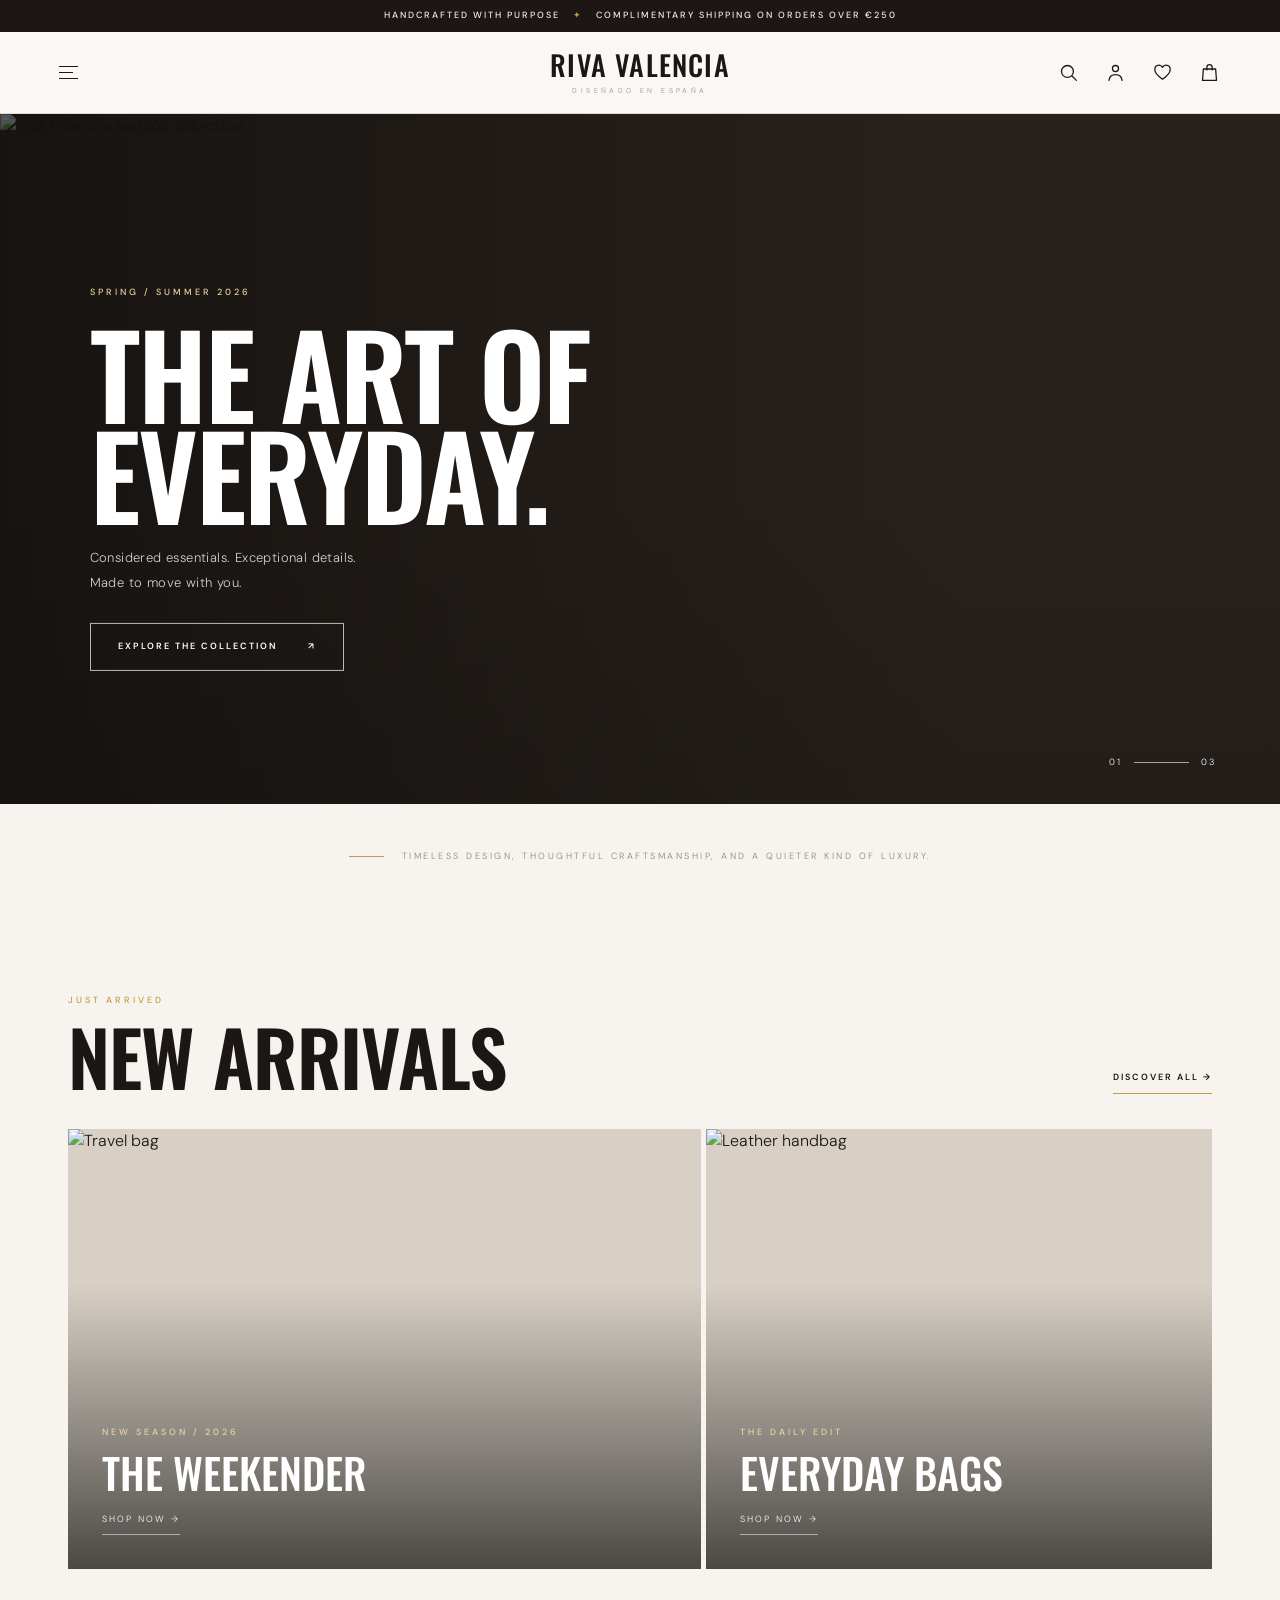
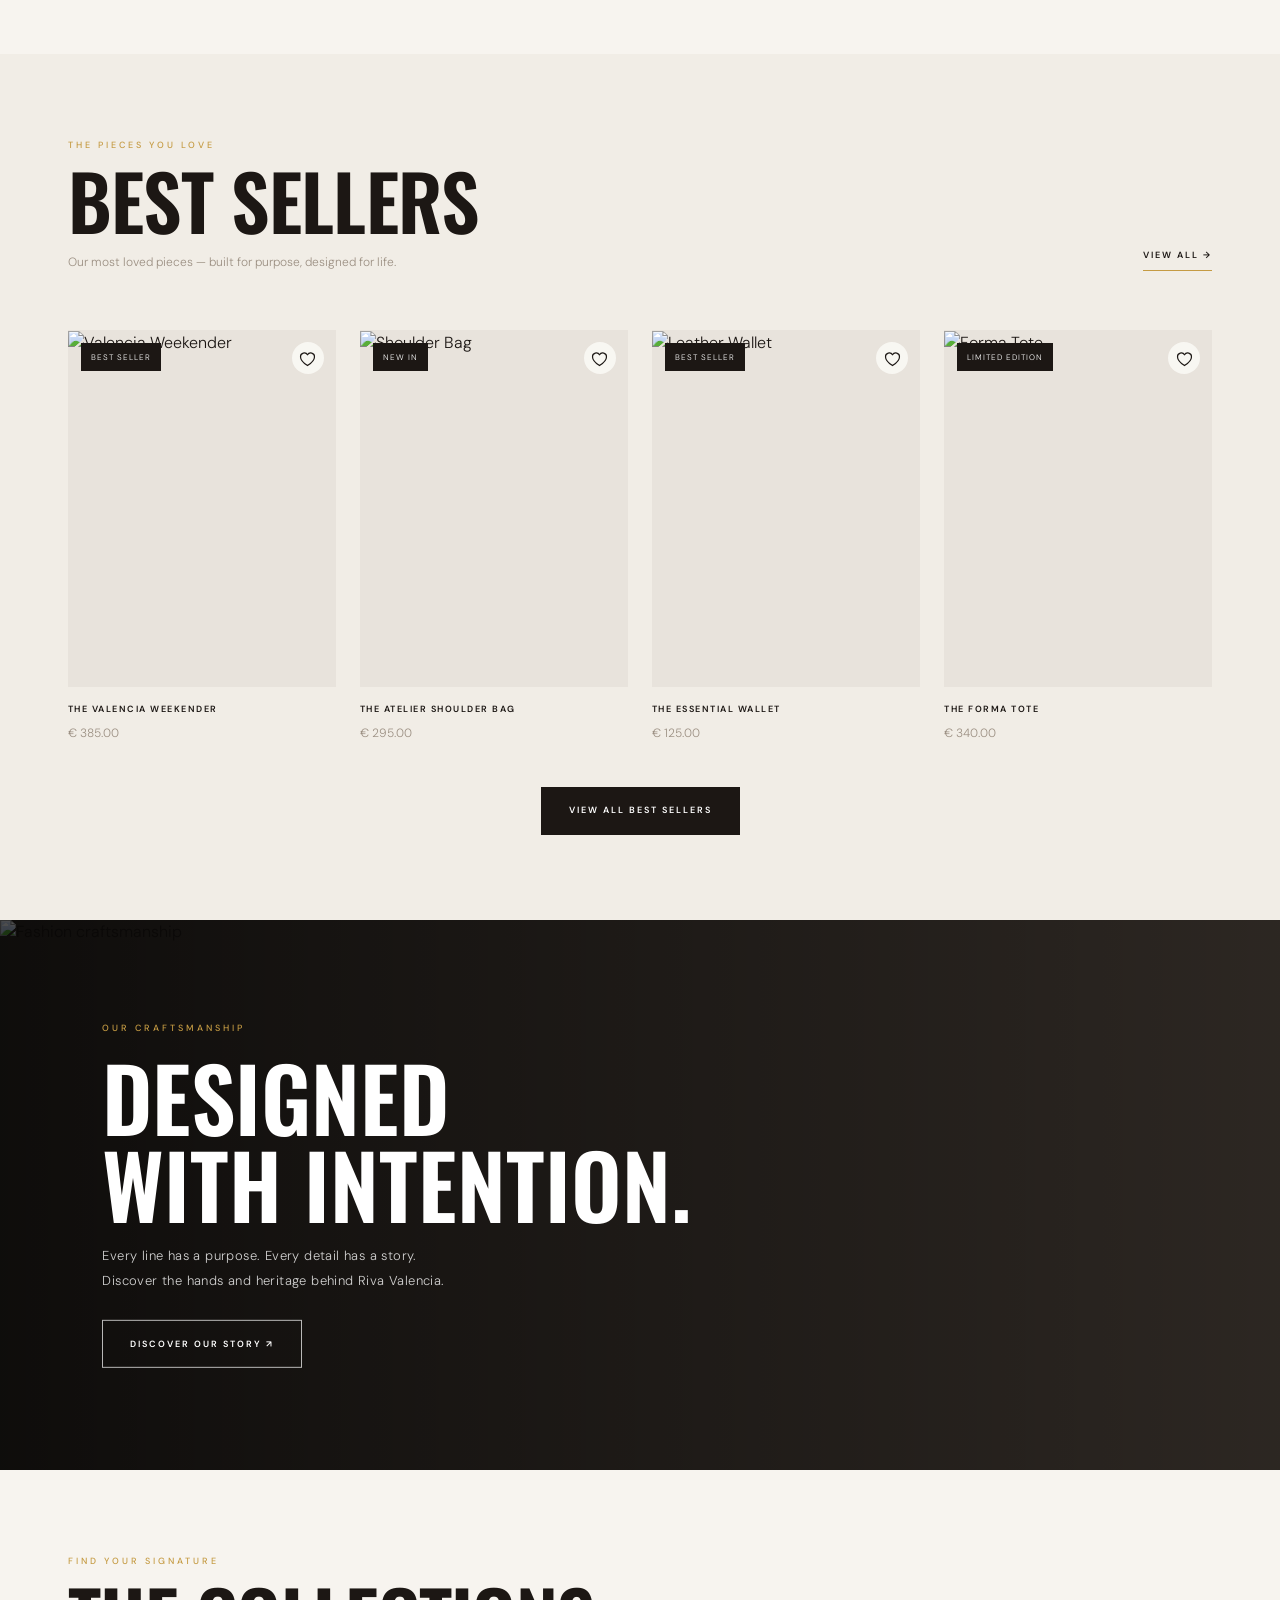
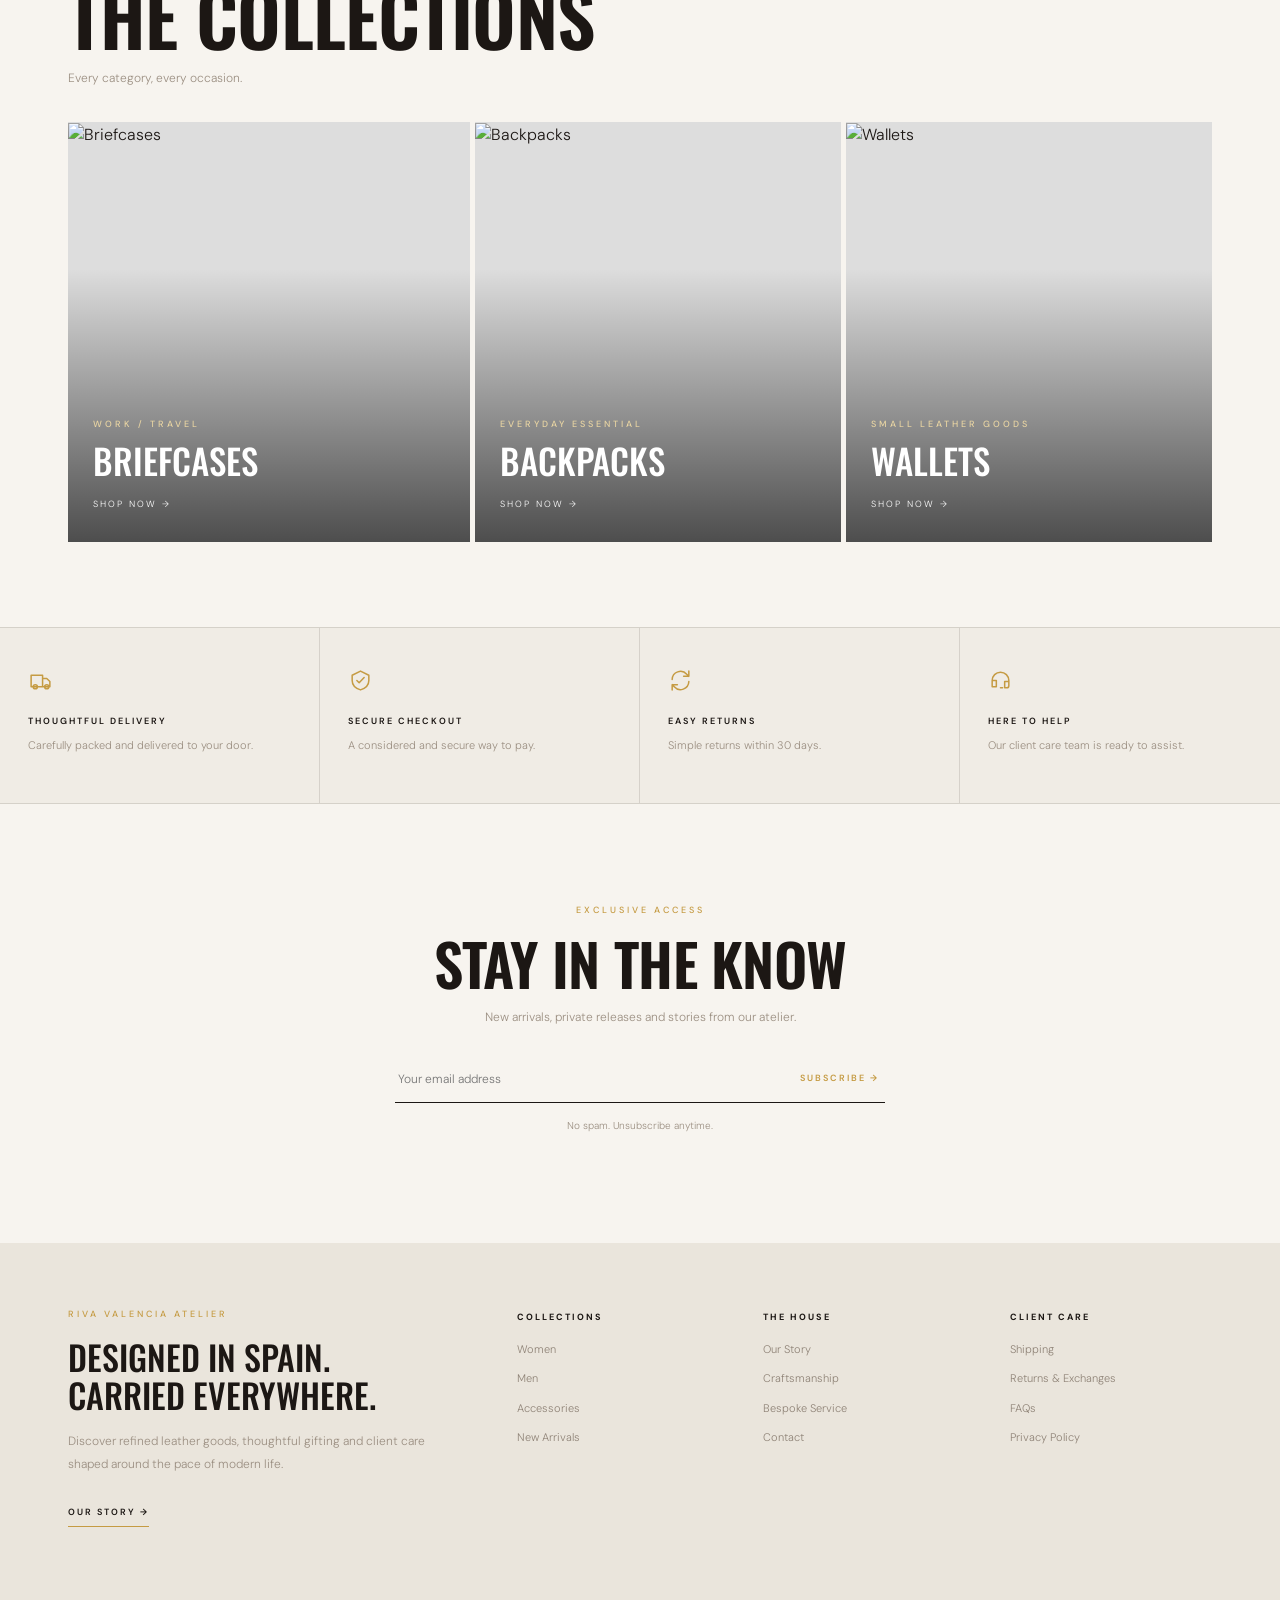
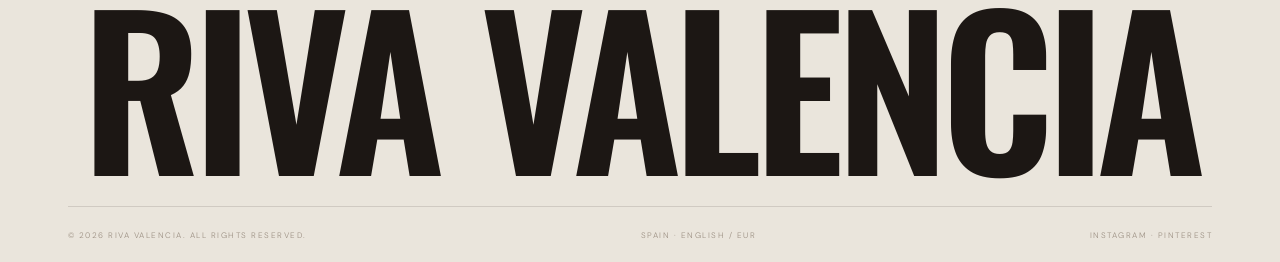
==== commit 367e8e6b: "Update fmt.Println message from 'Hello' to 'Goodbye'" ====
--- a/index.html
+++ b/index.html
@@ -65,7 +65,7 @@
         <path d="M5 8h14l1 13H4L5 8Z"/>
         <path d="M9 9V6a3 3 0 0 1 6 0v3"/>
       </svg>
-      <span class="count-bubble" id="cartCount">0</span>
+      <span class="count-bubble" id="headerCartCount">0</span>
     </a>
 
   </nav>
--- a/style.css
+++ b/style.css
@@ -14,12 +14,18 @@
   box-sizing: border-box;
 }
 
+img {
+  max-width: 100%;
+}
+
 html {
   scroll-behavior: smooth;
+  scroll-padding-top: 82px;
 }
 
 body {
   margin: 0;
+  min-width: 320px;
   background: var(--paper);
   color: var(--ink);
   font-family: var(--font-body);
@@ -33,6 +39,18 @@
 
 button, input {
   font: inherit;
+}
+
+button, a {
+  -webkit-tap-highlight-color: transparent;
+}
+
+button:focus-visible,
+a:focus-visible,
+input:focus-visible,
+select:focus-visible {
+  outline: 2px solid var(--gold);
+  outline-offset: 3px;
 }
 
 /* ANNOUNCEMENT */
@@ -111,9 +129,35 @@
   height: 21px;
   fill: none;
   stroke: currentColor;
-  stroke-width: 1.35;
+  stroke-width: 1.45;
   stroke-linecap: round;
   stroke-linejoin: round;
+}
+
+.icon-btn,
+.close-menu,
+.image-zoom,
+.product-wishlist,
+.wish-button,
+.product-lightbox button {
+  transition: color .2s ease, background-color .2s ease, border-color .2s ease;
+}
+
+.wish-button svg,
+.product-wishlist svg {
+  width: 19px;
+  height: 19px;
+  fill: transparent;
+  stroke: currentColor;
+  stroke-width: 1.5;
+  stroke-linecap: round;
+  stroke-linejoin: round;
+  transition: fill .2s ease, color .2s ease;
+}
+
+.wish-button.active svg,
+.product-wishlist.active svg {
+  fill: currentColor;
 }
 
 .menu-toggle {
@@ -700,8 +744,59 @@
 }
 
 .service-icon {
-  font-size: 24px;
+  display: inline-flex;
+  width: 25px;
+  height: 25px;
   color: var(--gold);
+}
+
+.service-icon svg,
+.product-delivery > div > span svg {
+  width: 100%;
+  height: 100%;
+  fill: none;
+  stroke: currentColor;
+  stroke-width: 1.45;
+  stroke-linecap: round;
+  stroke-linejoin: round;
+}
+
+.product-delivery > div > span {
+  display: inline-flex;
+  flex: 0 0 22px;
+  width: 22px;
+  height: 22px;
+}
+
+.image-zoom {
+  display: grid;
+  place-items: center;
+}
+
+.image-zoom svg {
+  width: 18px;
+  height: 18px;
+  fill: none;
+  stroke: currentColor;
+  stroke-width: 1.5;
+  stroke-linecap: round;
+  stroke-linejoin: round;
+}
+
+.product-lightbox button {
+  display: grid;
+  place-items: center;
+  width: 44px;
+  height: 44px;
+}
+
+.product-lightbox button svg {
+  width: 23px;
+  height: 23px;
+  fill: none;
+  stroke: currentColor;
+  stroke-width: 1.5;
+  stroke-linecap: round;
 }
 
 .service-item h4 {
@@ -858,6 +953,16 @@
   .site-header {
     height: 70px;
     padding: 0 4%;
+    display: grid;
+    grid-template-columns: 34px minmax(0, 1fr) auto;
+  }
+
+  .brand {
+    position: static;
+    left: auto;
+    transform: none;
+    justify-self: center;
+    white-space: nowrap;
   }
 
   .brand-name {
@@ -1095,3 +1200,94 @@
     font-size: 28px;
   }
 }
+
+@media (max-width: 420px) {
+  .announcement-bar {
+    font-size: 6px;
+    letter-spacing: .75px;
+    gap: 5px;
+    padding: 0 8px;
+  }
+
+  .site-header {
+    padding: 0 10px;
+  }
+
+  .brand-name {
+    font-size: 20px;
+    letter-spacing: .7px;
+  }
+
+  .brand-subtitle {
+    font-size: 5px;
+    letter-spacing: 2px;
+  }
+
+  .header-actions {
+    gap: 0;
+  }
+
+  .icon-btn {
+    width: 30px;
+    min-width: 30px;
+  }
+
+  .icon-btn svg {
+    width: 18px;
+    height: 18px;
+  }
+
+  .hero-content {
+    max-width: 90%;
+  }
+
+  .hero-content p br,
+  .craft-content p br {
+    display: none;
+  }
+
+  .newsletter-form {
+    flex-wrap: wrap;
+    border-bottom: 0;
+  }
+
+  .newsletter-form input {
+    flex-basis: 100%;
+    border-bottom: 1px solid var(--ink);
+  }
+
+  .newsletter-form button {
+    min-height: 44px;
+    margin: 0 auto;
+  }
+}
+
+@media (max-width: 360px) {
+  .site-header .header-actions [aria-label="Account"] {
+    display: none;
+  }
+
+  .hero-content h1 {
+    font-size: clamp(54px, 16vw, 68px);
+  }
+
+  .section-heading {
+    align-items: flex-start;
+    flex-direction: column;
+  }
+}
+
+@media (prefers-reduced-motion: reduce) {
+  html {
+    scroll-behavior: auto;
+  }
+
+  *,
+  *::before,
+  *::after {
+    scroll-behavior: auto !important;
+    animation-duration: .01ms !important;
+    animation-iteration-count: 1 !important;
+    transition-duration: .01ms !important;
+  }
+}
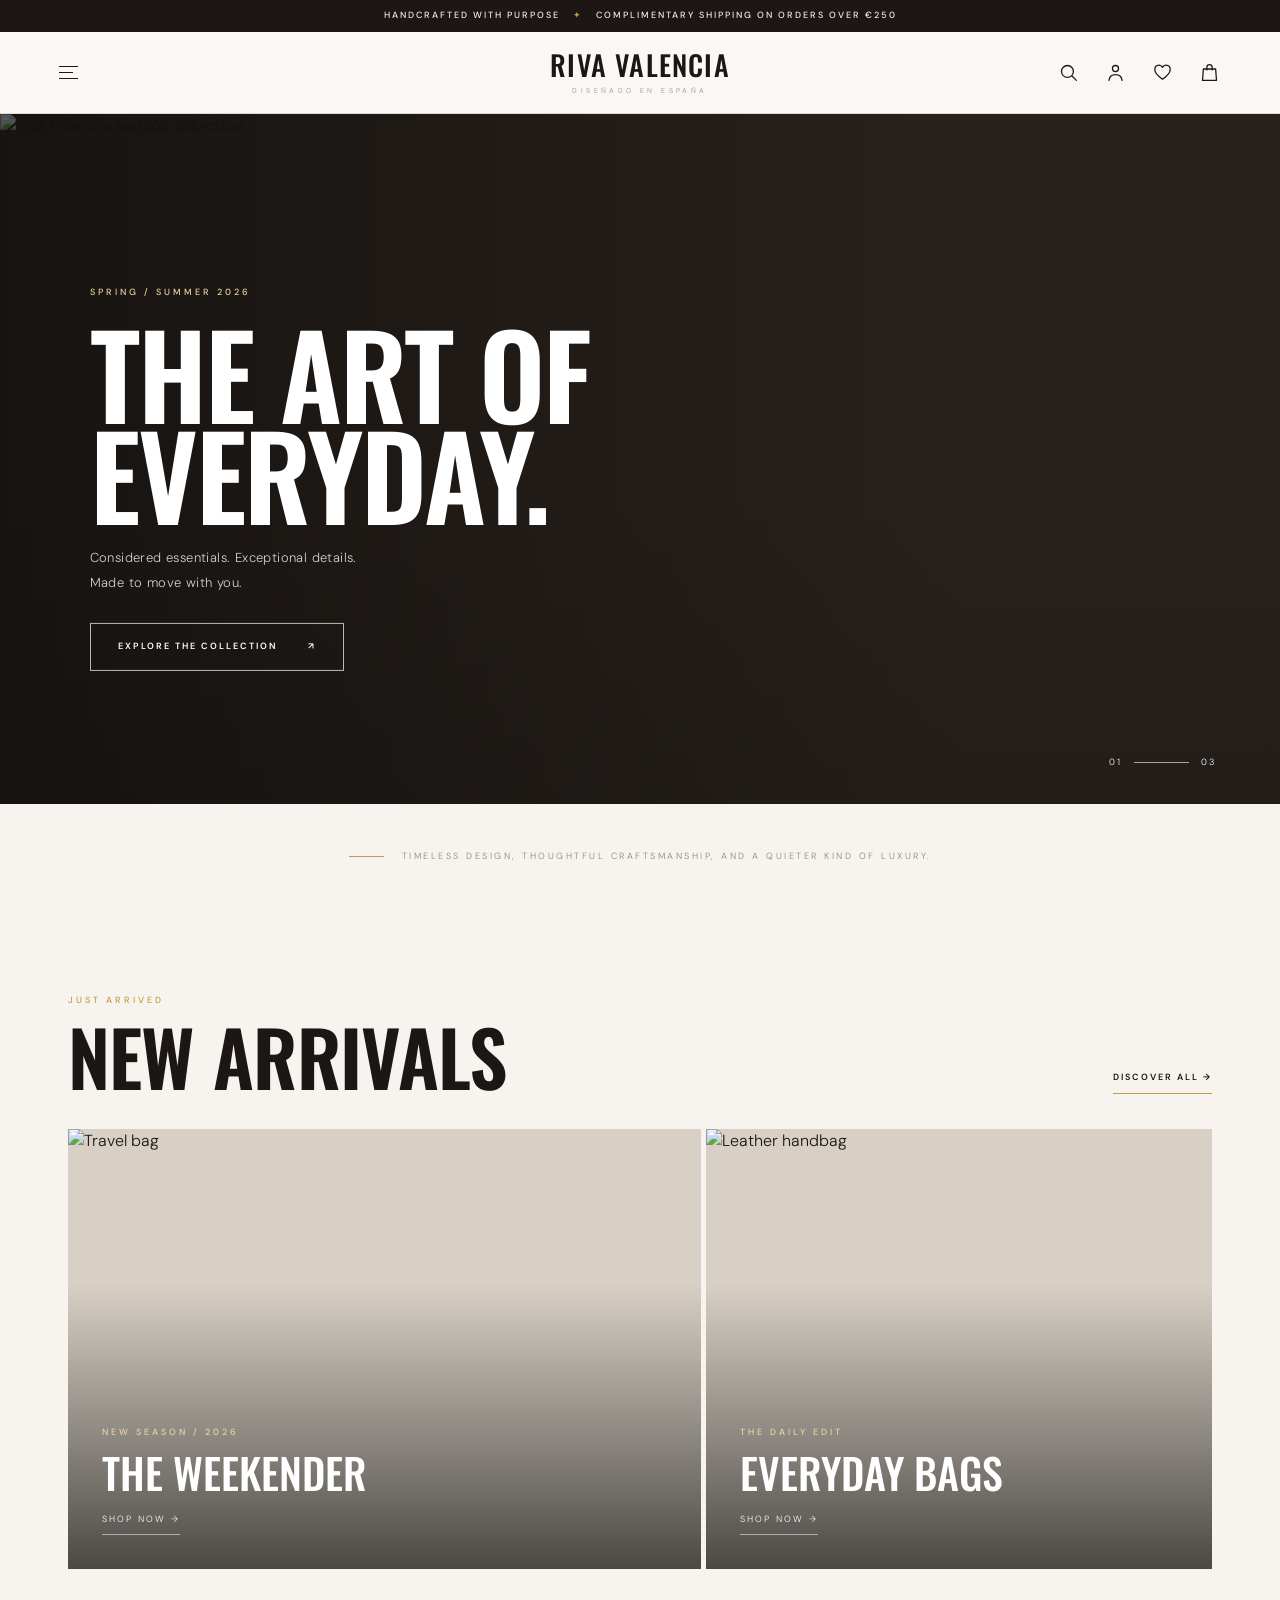
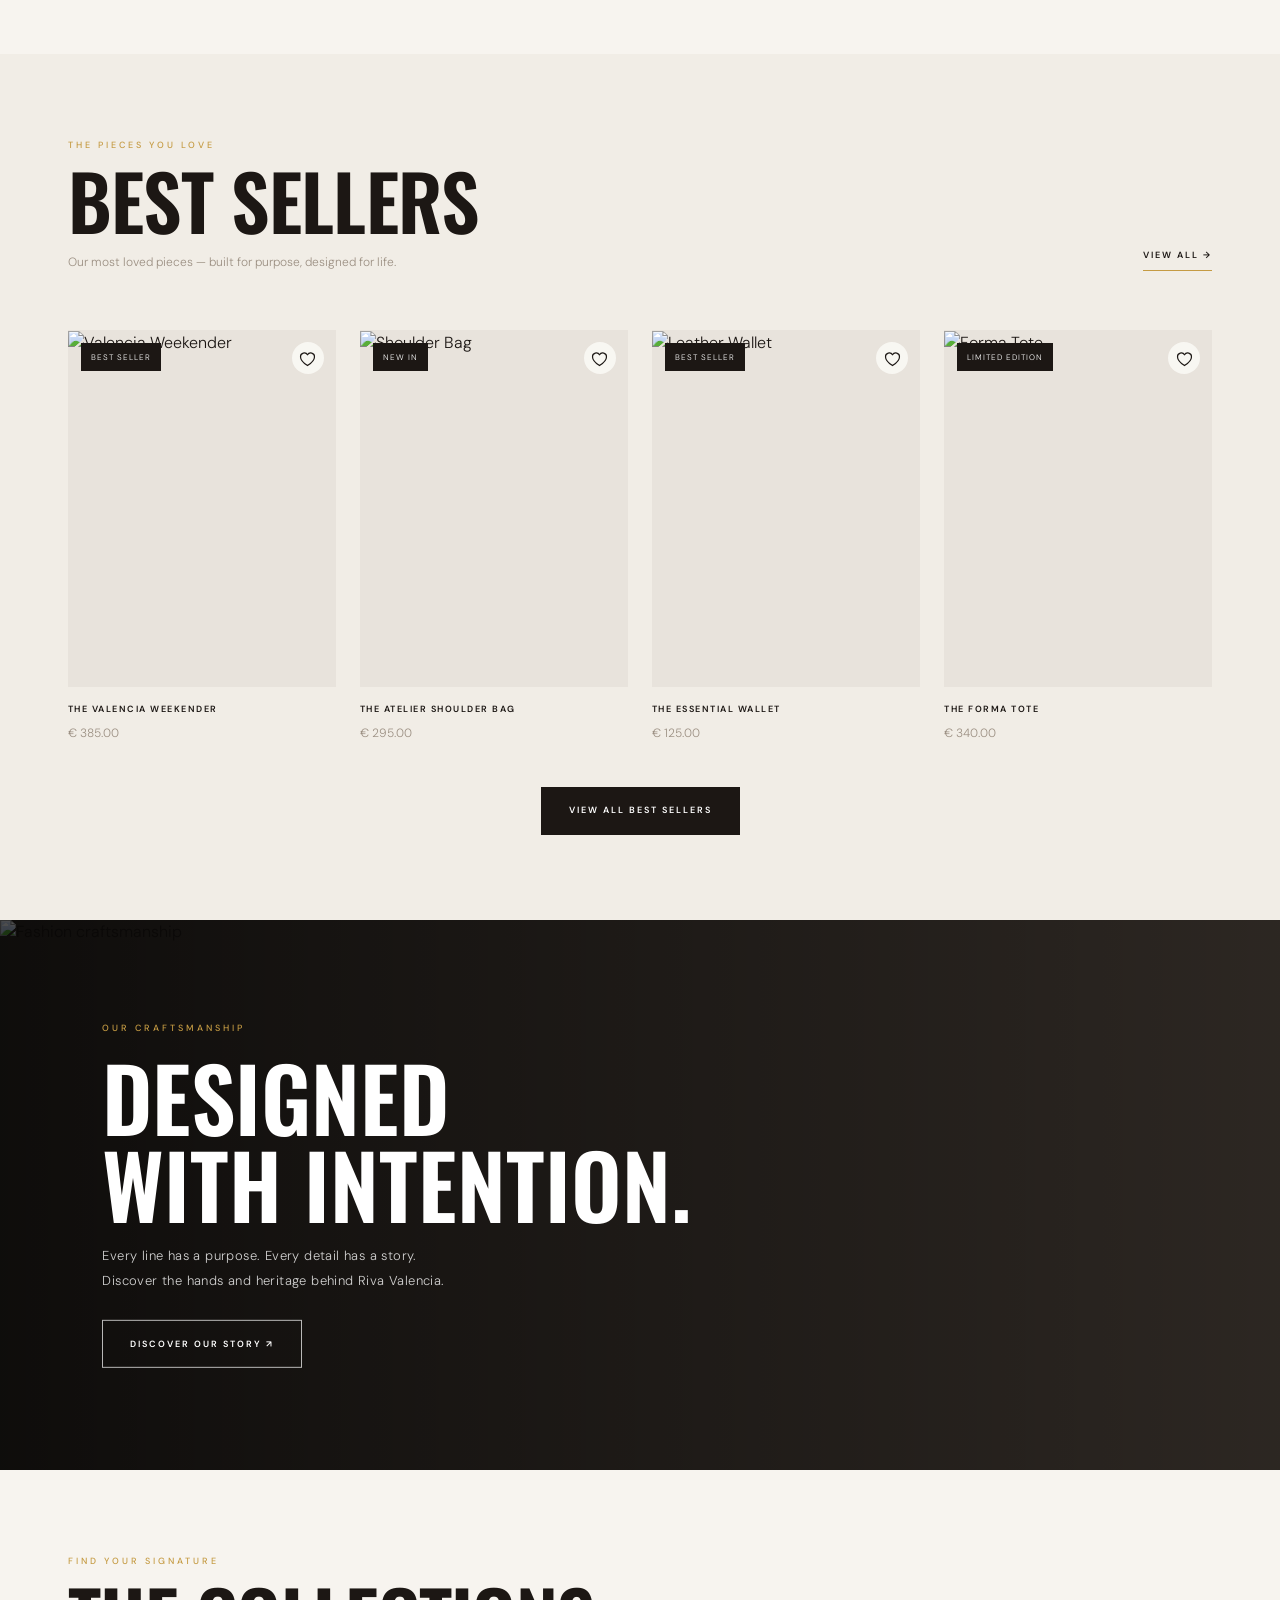
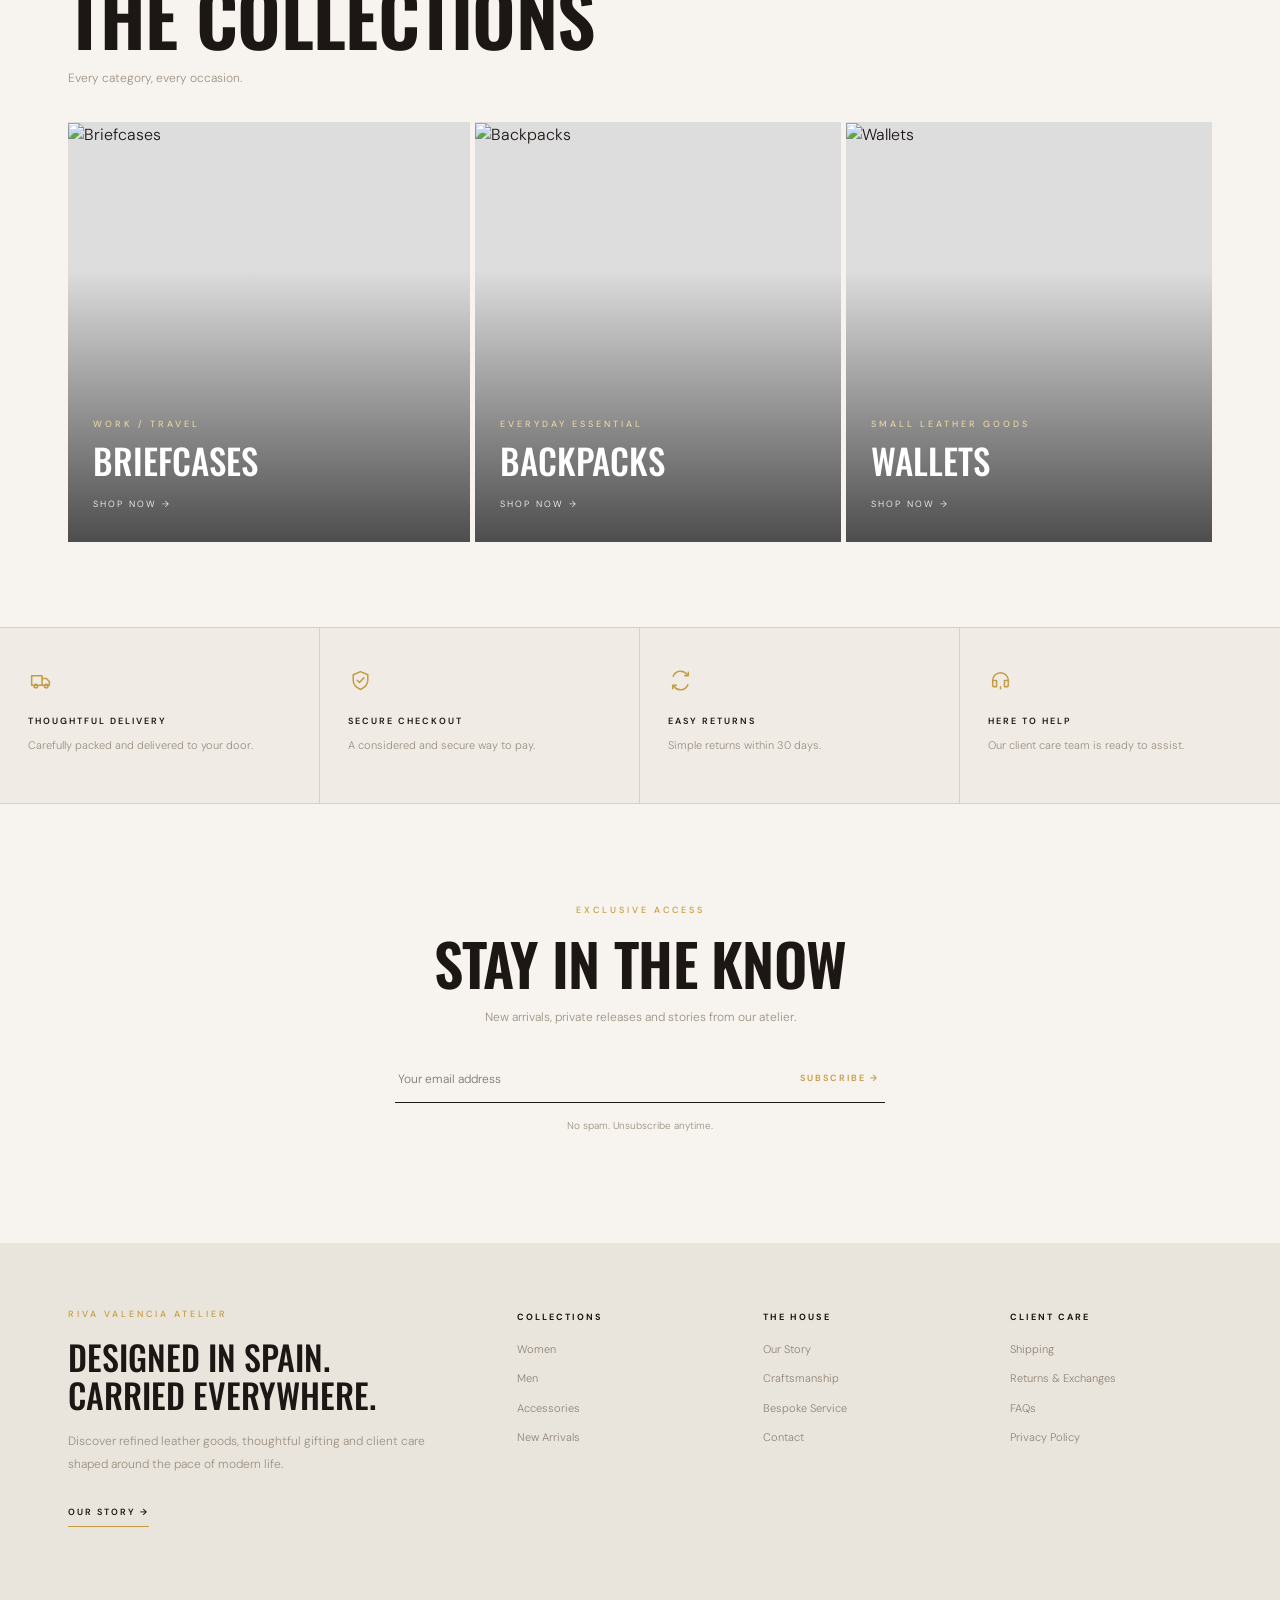
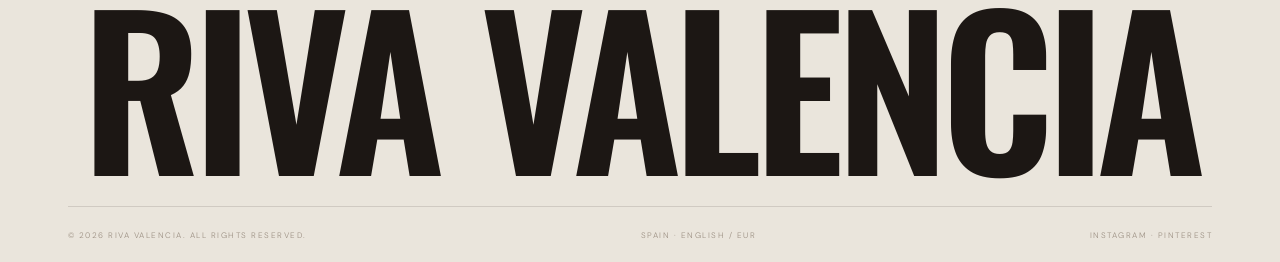
==== commit c4bc64c4: "Change greeting from 'Hello World' to 'Goodbye World'" ====
--- a/index.html
+++ b/index.html
@@ -358,25 +358,33 @@
 <section class="service-row">
 
   <div class="service-item">
-    <span class="service-icon" aria-hidden="true"><svg viewBox="0 0 24 24"><path d="M3 7h11v11H3zM14 10h4l3 3v5h-7zM7 20a2 2 0 1 0 0-4 2 2 0 0 0 0 4ZM18 20a2 2 0 1 0 0-4 2 2 0 0 0 0 4Z"/></svg></span>
+    <span class="service-icon" aria-hidden="true">
+      <svg viewBox="0 0 24 24"><path d="M3.5 7.5h10v9h-10zM13.5 10h4l3 3v3.5h-7zM7.5 19a1.75 1.75 0 1 0 0-3.5 1.75 1.75 0 0 0 0 3.5ZM17.5 19a1.75 1.75 0 1 0 0-3.5 1.75 1.75 0 0 0 0 3.5Z"/></svg>
+    </span>
     <h4>THOUGHTFUL DELIVERY</h4>
     <p>Carefully packed and delivered to your door.</p>
   </div>
 
   <div class="service-item">
-    <span class="service-icon" aria-hidden="true"><svg viewBox="0 0 24 24"><path d="M12 3 4 7v5c0 4.5 3.2 7.5 8 9 4.8-1.5 8-4.5 8-9V7l-8-4ZM8.5 12l2.2 2.2 4.8-5"/></svg></span>
+    <span class="service-icon" aria-hidden="true">
+      <svg viewBox="0 0 24 24"><path d="m12 3.5 7 3v5.1c0 4.2-2.7 7.3-7 9-4.3-1.7-7-4.8-7-9V6.5l7-3Z"/><path d="m8.8 11.8 2.1 2.1 4.4-4.4"/></svg>
+    </span>
     <h4>SECURE CHECKOUT</h4>
     <p>A considered and secure way to pay.</p>
   </div>
 
   <div class="service-item">
-    <span class="service-icon" aria-hidden="true"><svg viewBox="0 0 24 24"><path d="M4 11a8 8 0 0 1 14-5l2 2M20 3v5h-5M20 13a8 8 0 0 1-14 5l-2-2M4 21v-5h5"/></svg></span>
+    <span class="service-icon" aria-hidden="true">
+      <svg viewBox="0 0 24 24"><path d="M5 8a7.5 7.5 0 0 1 13-2l1.5 1.5M19.5 4v3.5H16"/><path d="M19 16a7.5 7.5 0 0 1-13 2L4.5 16.5M4.5 20V16.5H8"/></svg>
+    </span>
     <h4>EASY RETURNS</h4>
     <p>Simple returns within 30 days.</p>
   </div>
 
   <div class="service-item">
-    <span class="service-icon" aria-hidden="true"><svg viewBox="0 0 24 24"><path d="M4 12a8 8 0 0 1 16 0v5a2 2 0 0 1-2 2h-2v-6h4M4 12v6h4v-6H4ZM12 19h2"/></svg></span>
+    <span class="service-icon" aria-hidden="true">
+      <svg viewBox="0 0 24 24"><path d="M4.5 12a7.5 7.5 0 0 1 15 0"/><path d="M4.5 12v4a2 2 0 0 0 2 2h1.7v-6H4.5Zm15 0v4a2 2 0 0 1-2 2h-1.7v-6h3.7ZM12 18v2"/></svg>
+    </span>
     <h4>HERE TO HELP</h4>
     <p>Our client care team is ready to assist.</p>
   </div>
